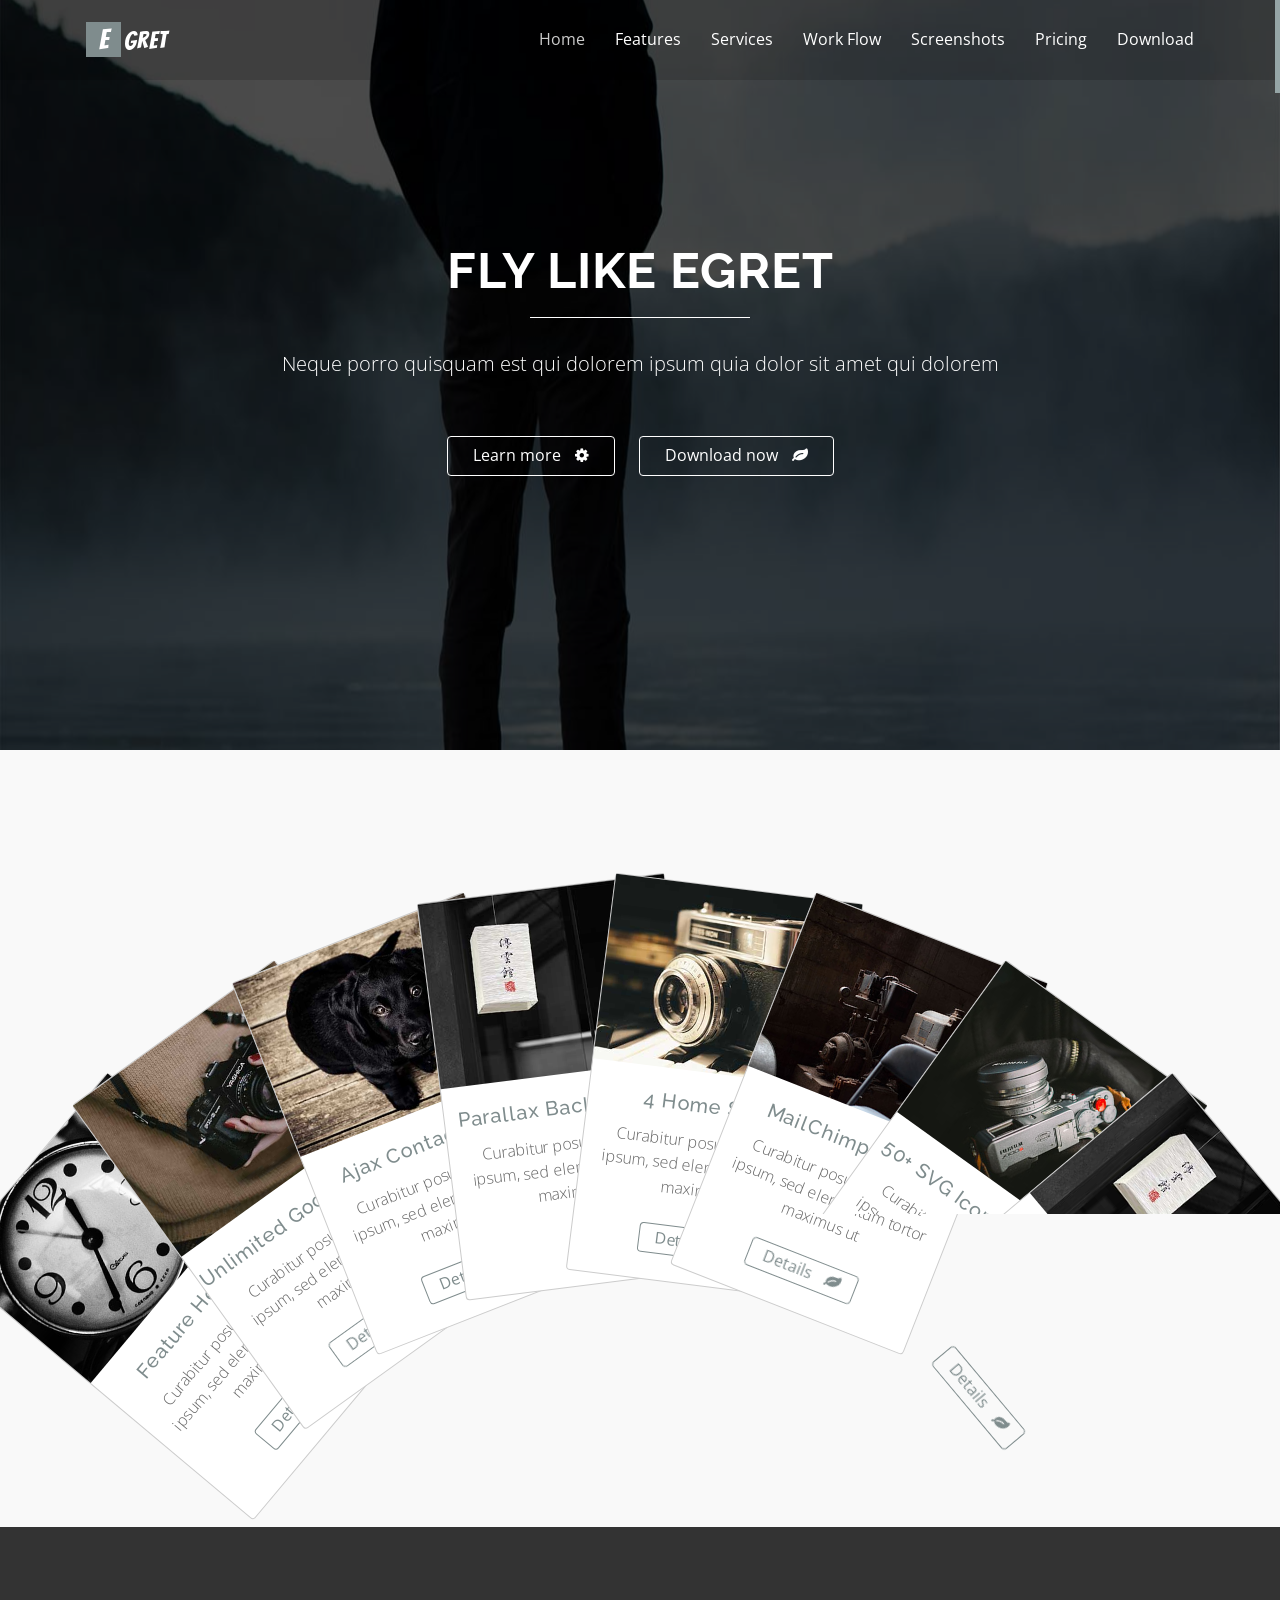
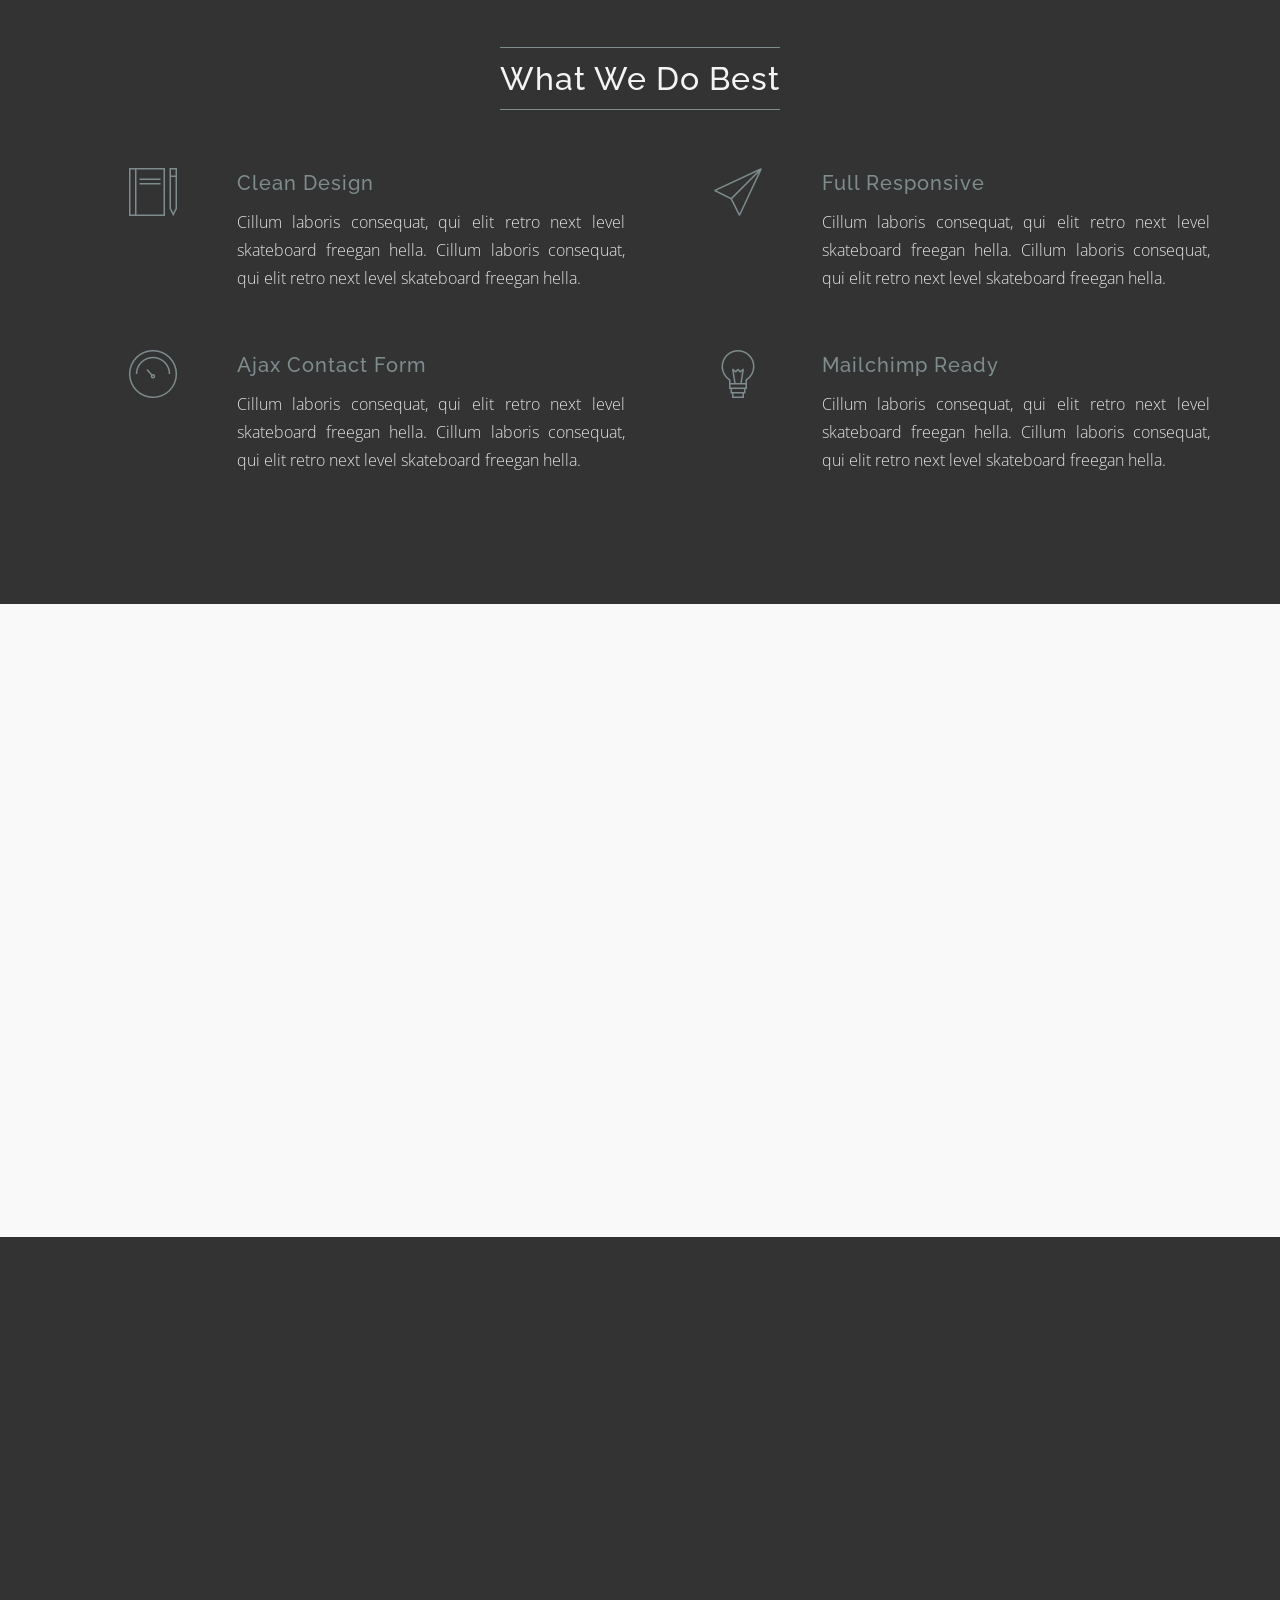
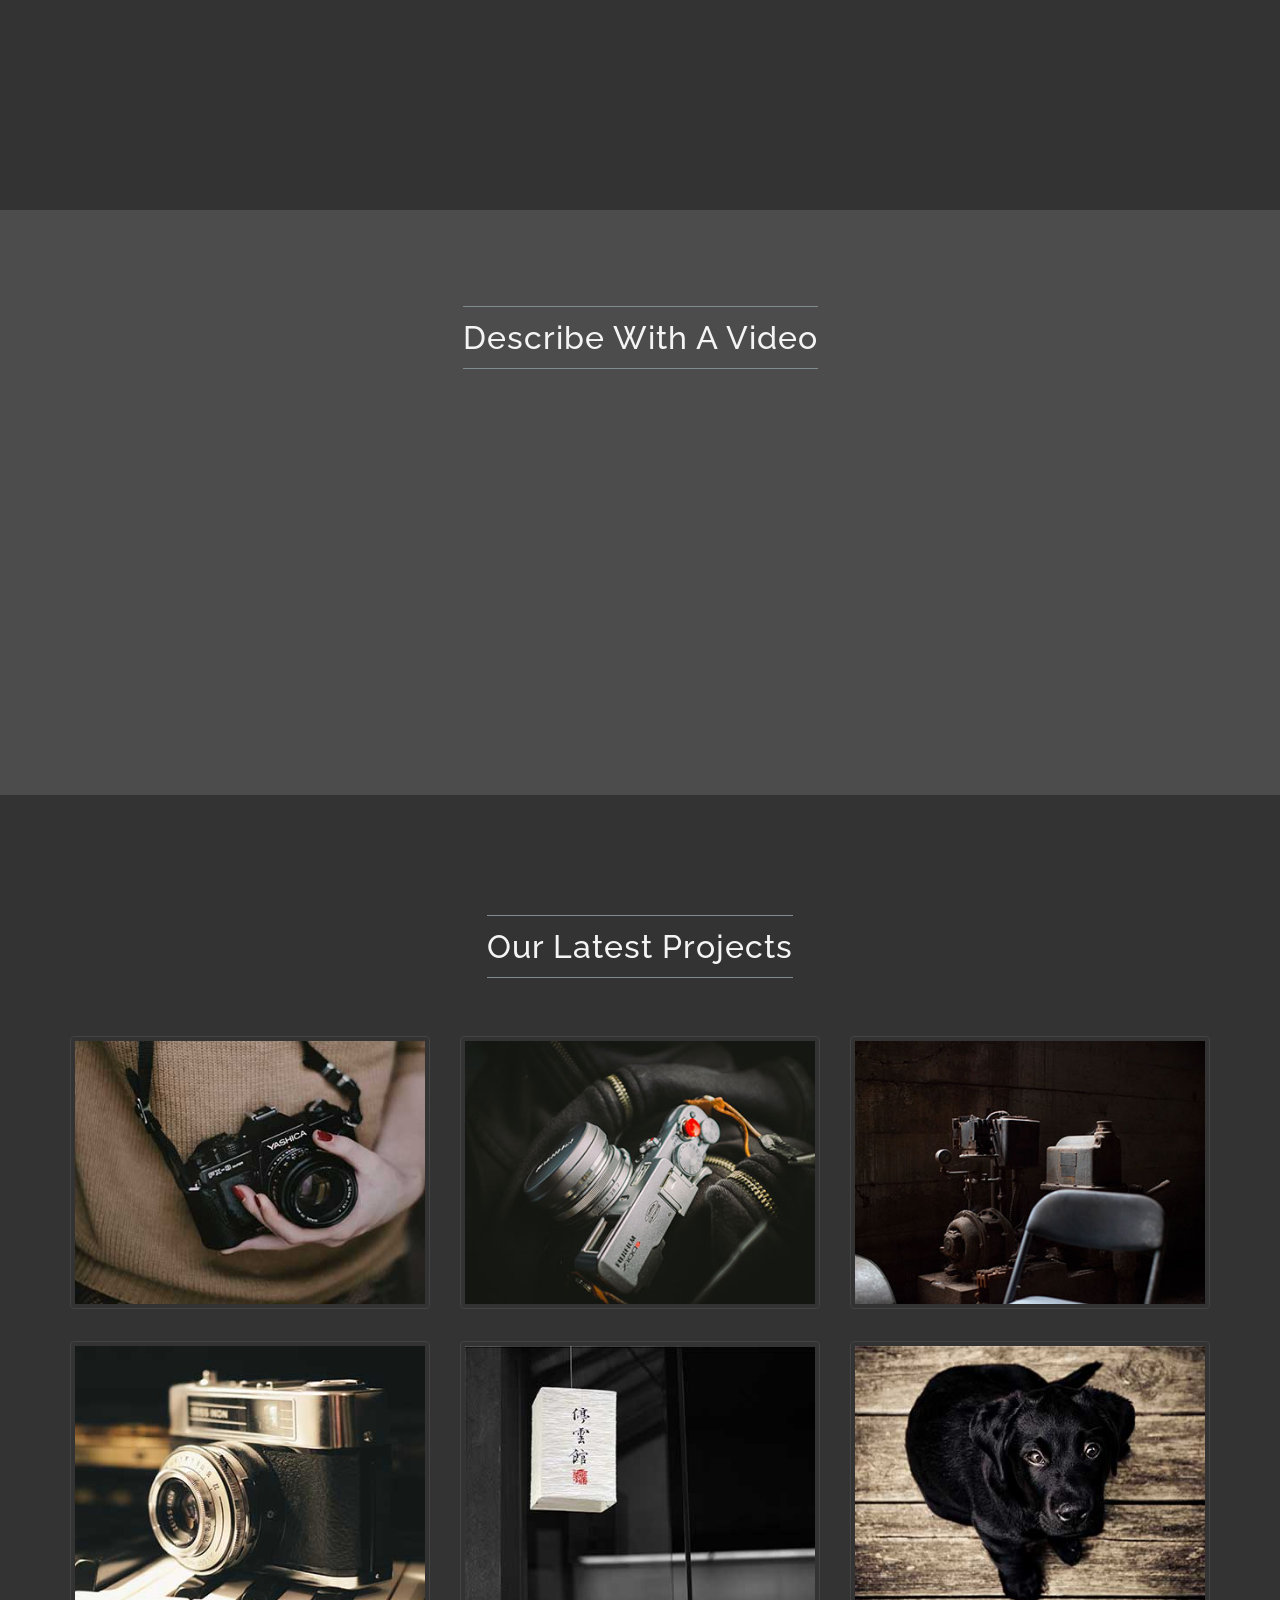
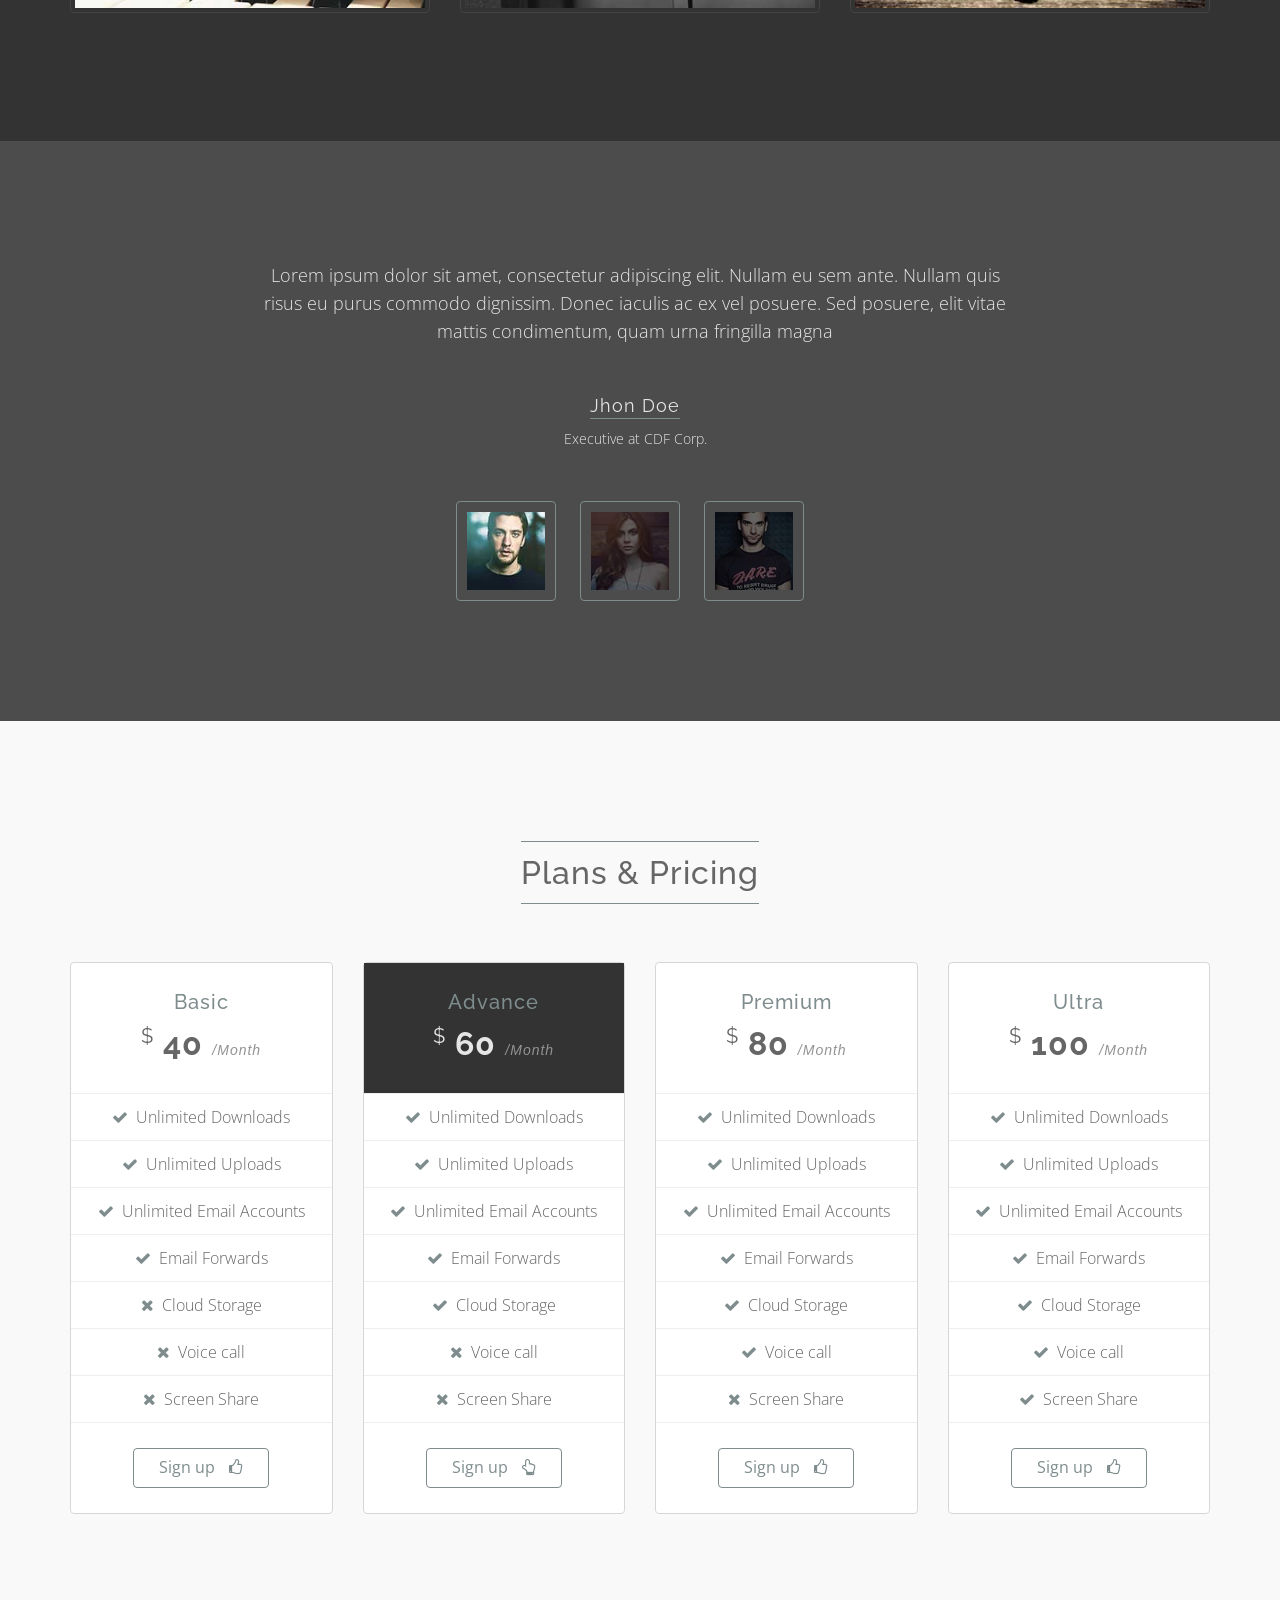
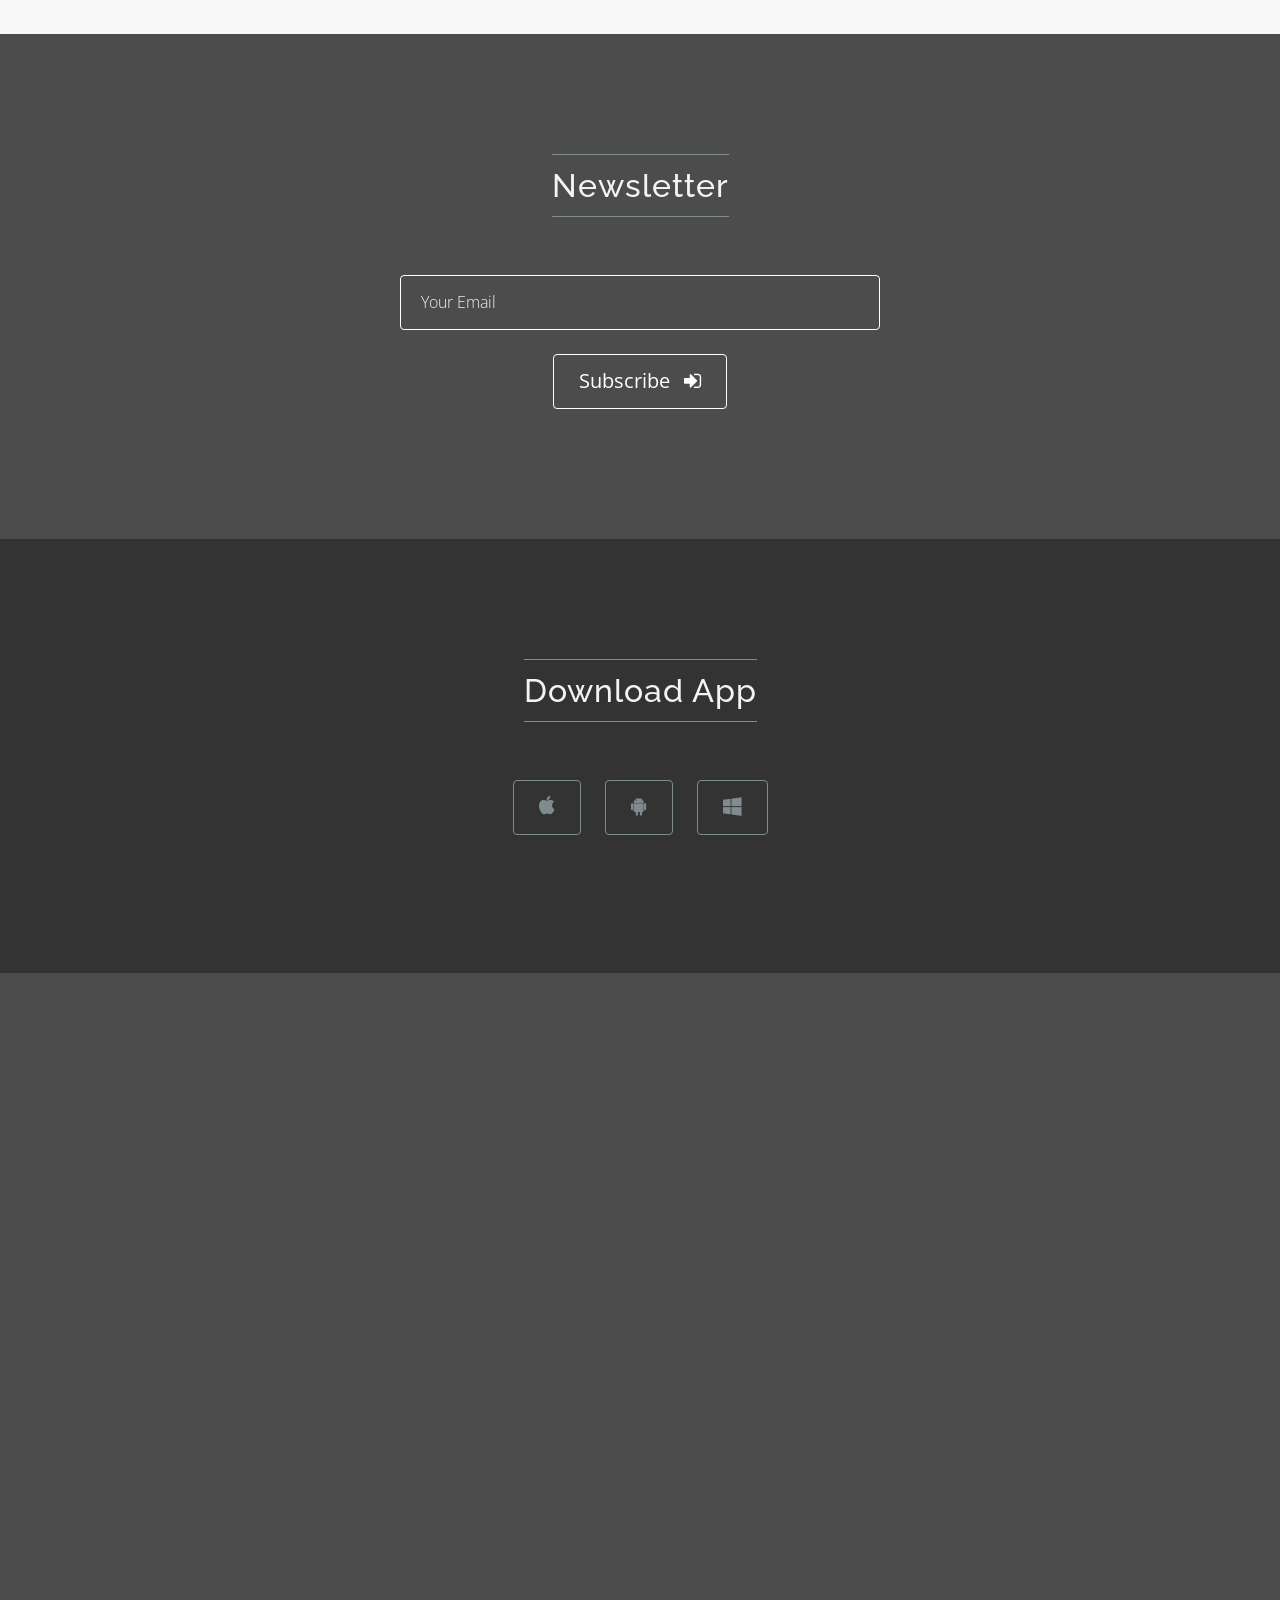
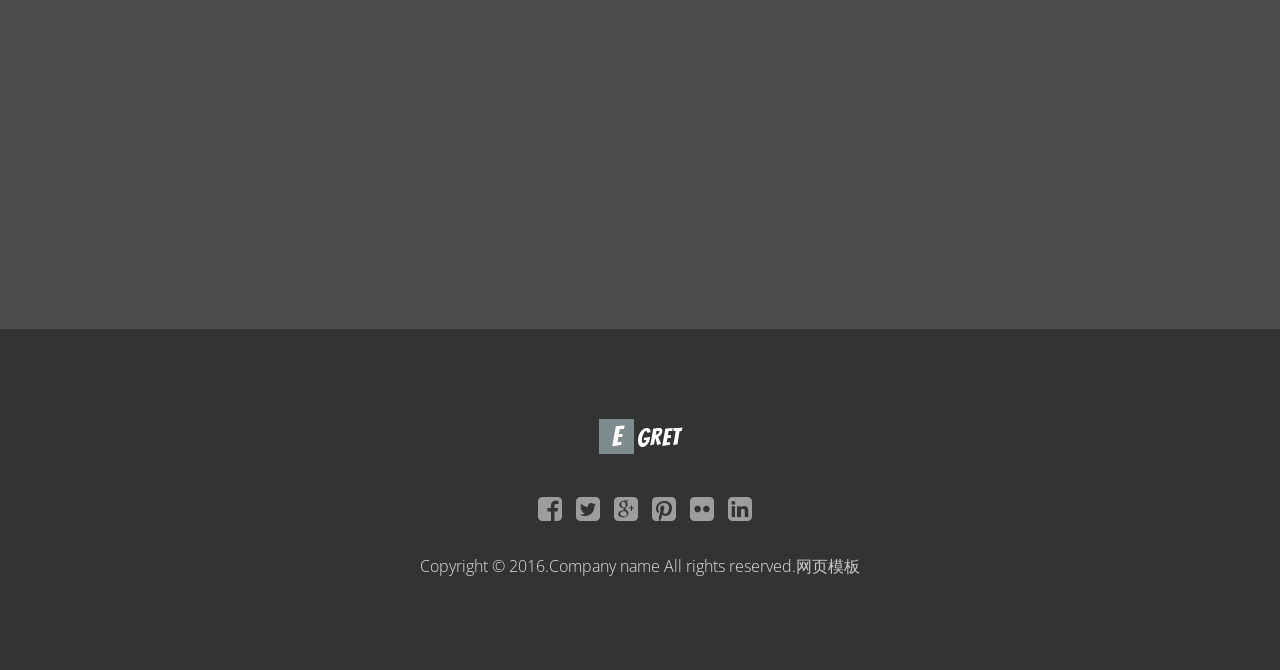
==== webServer/web/index.html @ 5b7bcc7d "第一个较为完善的版本" ====
<!DOCTYPE HTML>
<html lang="en-US">
<head>
<title>Home</title>
<link rel="shortcut icon" href="/hust.ico" type="image/x-icon" />
<meta charset="utf-8">
<meta name="viewport" content="width=device-width, initial-scale=1.0">
<link rel="stylesheet" href="css/bootstrap.css" />
<link rel="stylesheet" href="css/font-awesome.min.css" />
<link rel="stylesheet" href="css/linea-icon.css" />
<link rel="stylesheet" href="css/fancy-buttons.css" />

<!--=== Google Fonts ===-->
<link href='http://fonts.googleapis.com/css?family=Bangers' rel='stylesheet' type='text/css'>
<link href='http://fonts.googleapis.com/css?family=Roboto+Slab:300,700,400' rel='stylesheet' type='text/css'>
<link href='http://fonts.googleapis.com/css?family=Raleway:600,400,300' rel='stylesheet' type='text/css'>
<link href='http://fonts.googleapis.com/css?family=Open+Sans:400,300,600,700' rel='stylesheet' type='text/css'>
<!--=== Other CSS files ===-->
<link rel="stylesheet" href="css/animate.css" />
<link rel="stylesheet" href="css/jquery.vegas.css" />
<link rel="stylesheet" href="css/baraja.css" />
<link rel="stylesheet" href="css/jquery.bxslider.css" />

<!--=== Main Stylesheets ===-->
<link rel="stylesheet" href="css/style.css" />
<link rel="stylesheet" href="css/responsive.css" />

<!--=== Color Scheme, three colors are available red.css, orange.css and gray.css ===-->
<link rel="stylesheet" id="scheme-source" href="css/schemes/gray.css" />

<!--=== Internet explorer fix ===-->
<!-- [if lt IE 9]>
	<script src="http://oss.maxcdn.com/libs/html5shiv/3.7.0/html5shiv.js"></script>
	<script src="http://oss.maxcdn.com/libs/respond.js/1.4.2/respond.min.js"></script>
<![endif] -->


</head>
<body>
<!--=== Preloader section starts ===-->
<section id="preloader">
	<div class="loading-circle fa-spin"></div>
</section>
<!--=== Preloader section Ends ===-->

<!--=== Header section Starts ===-->
<div id="header" class="header-section">
	<!-- sticky-bar Starts-->
	<div class="sticky-bar-wrap">
		<div class="sticky-section">
			<div id="topbar-hold" class="nav-hold container">
				<nav class="navbar" role="navigation">
					<div class="navbar-header">
						<button type="button" class="navbar-toggle collapsed" data-toggle="collapse" data-target=".navbar-responsive-collapse">
								<span class="sr-only">Toggle navigation</span>
								<span class="icon-bar"></span>
								<span class="icon-bar"></span>
								<span class="icon-bar"></span>
						</button>
						<!--=== Site Name ===-->
						<a class="site-name navbar-brand" href="#"><span>E</span>gret</a>
					</div>
					
					<!-- Main Navigation menu Starts -->
					<div class="collapse navbar-collapse navbar-responsive-collapse">
						<ul class="nav navbar-nav navbar-right">
							<li class="current"><a href="#header">Home</a></li>
							<li><a href="#section-feature">Features</a></li>
							<li><a href="#section-services">Services</a></li>
							<li><a href="#step-1">Work Flow</a></li>
							<li><a href="#section-screenshots">Screenshots</a></li>
							<li><a href="#section-pricing">Pricing</a></li>
							<li><a href="#section-download">Download</a></li>
						</ul>
					</div>
					<!-- Main Navigation menu ends-->
				</nav>
			</div>
		</div>
	</div>
	<!-- sticky-bar Ends-->
	<!--=== Header section Ends ===-->
	
	<!--=== Home Section Starts ===-->
	<div id="section-home" class="home-section-wrap center">
		<div class="section-overlay"></div>
		<div class="container home">
			<div class="row">
				<h1 class="well-come">Fly like Egret</h1>
				
				<div class="col-md-8 col-md-offset-2">
					<p class="intro-message">Neque porro quisquam est qui dolorem ipsum quia dolor sit amet qui dolorem</p>
					
					<div class="home-buttons">
						<a href="#" class="fancy-button button-line button-white vertical">
							Learn more
							<span class="icon">
								<i class="fa fa-gear"></i>
							</span>
						</a>
						<a href="#" class="fancy-button button-line button-white zoom">
							Download now
							<span class="icon">
								<i class="fa fa-leaf"></i>
							</span>
						</a>
					</div>
				</div>
			</div>
		</div>
	</div>
	<!--=== Home Section Ends ===-->
</div>


<!--=== Features section Starts ===-->
<section id="section-feature" class="feature-wrap">
	<div class="container features center">
		<div class="row">
			<div class="col-lg-12">
					<!--Features container Starts -->
					<ul id="card-ul" class="features-hold baraja-container">
					
						<!-- Single Feature Starts -->
						<li class="single-feature" title="Card style">
							<img src="images/5.jpg" alt="" class="feature-image" /><!-- Feature Icon -->
							<h4 class="feature-title color-scheme">Card style</h4>
							<p class="feature-text">
								Curabitur posuere feugiat ipsum, sed elementum tortor maximus ut.
							</p>
							
								<a href="#" class="fancy-button button-line btn-col small vertical">
									Details
									<span class="icon">
										<i class="fa fa-leaf"></i>
									</span>
								</a>
							
						</li>
						<!-- Single Feature Ends -->
						
						<!-- Single Feature Starts -->
						<li class="single-feature" title="50+ SVG Icon included">
							<img src="images/2.jpg" alt="" class="feature-image" /><!-- Feature Icon -->
							<h4 class="feature-title color-scheme">50+ SVG Icon included</h4>
							<p class="feature-text">
								Curabitur posuere feugiat ipsum, sed elementum tortor maximus ut
							</p>
							<a href="#" class="fancy-button button-line btn-col small zoom">
								Details
								<span class="icon">
									<i class="fa fa-leaf"></i>
								</span>
							</a>
						</li>
						<!-- Single Feature Ends -->
						
						<!-- Single Feature Starts -->
						<li class="single-feature" title="MailChimp Ready">
							<img src="images/3.jpg" alt="" class="feature-image" /><!-- Feature Icon -->
							<h4 class="feature-title color-scheme">MailChimp Ready</h4>
							<p class="feature-text">
								Curabitur posuere feugiat ipsum, sed elementum tortor maximus ut
							</p>
							<a href="#" class="fancy-button button-line btn-col small zoom">
								Details
								<span class="icon">
									<i class="fa fa-leaf"></i>
								</span>
							</a>
						</li>
						<!-- Single Feature Ends -->
						
						<!-- Single Feature Starts -->
						<li class="single-feature" title="4 home style">
							<img src="images/4.jpg" alt="" class="feature-image" /><!-- Feature Icon -->
							<h4 class="feature-title color-scheme">4 home style</h4>
							<p class="feature-text">
								Curabitur posuere feugiat ipsum, sed elementum tortor maximus ut
							</p>
							<a href="#" class="fancy-button button-line btn-col small zoom">
								Details
								<span class="icon">
									<i class="fa fa-leaf"></i>
								</span>
							</a>
						</li>
						<!-- Single Feature Ends -->
						
						<!-- Single Feature Starts -->
						<li class="single-feature" title="Parallax Backgrounds">
							<img src="images/5.jpg" alt="" class="feature-image" /><!-- Feature Icon -->
							<h4 class="feature-title color-scheme">Parallax Backgrounds</h4>
							<p class="feature-text">
								Curabitur posuere feugiat ipsum, sed elementum tortor maximus ut
							</p>
							<a href="#" class="fancy-button button-line btn-col small zoom">
								Details
								<span class="icon">
									<i class="fa fa-leaf"></i>
								</span>
							</a>
						</li>
						<!-- Single Feature Ends -->
						
						<!-- Single Feature Starts -->
						<li class="single-feature" title="Ajax contact form">
							<img src="images/6.jpg" alt="" class="feature-image" /><!-- Feature Icon -->
							<h4 class="feature-title color-scheme">Ajax contact form</h4>
							<p class="feature-text">
								Curabitur posuere feugiat ipsum, sed elementum tortor maximus ut
							</p>
							<a href="#" class="fancy-button button-line btn-col small zoom">
								Details
								<span class="icon">
									<i class="fa fa-leaf"></i>
								</span>
							</a>
						</li>
						<!-- Single Feature Ends -->
						
						<!-- Single Feature Starts -->
						<li class="single-feature" title="unlimited Google fonts">
							<img src="images/7.jpg" alt="" class="feature-image" /><!-- Feature Icon -->
							<h4 class="feature-title color-scheme">unlimited Google fonts</h4>
							<p class="feature-text">
								Curabitur posuere feugiat ipsum, sed elementum tortor maximus ut
							</p>
							<a href="#" class="fancy-button button-line btn-col small zoom">
								Details
								<span class="icon">
									<i class="fa fa-leaf"></i>
								</span>
							</a>
						</li>
						<!-- Single Feature Ends -->
						
						<!-- Single Feature Starts -->
						<li class="single-feature" title="Feature heading">
							<img src="images/8.jpg" alt="" class="feature-image" /><!-- Feature Icon -->
							<h4 class="feature-title color-scheme">Feature heading</h4>
							<p class="feature-text">
								Curabitur posuere feugiat ipsum, sed elementum tortor maximus ut
							</p>
							<a href="#" class="fancy-button button-line btn-col small zoom">
								Details
								<span class="icon">
									<i class="fa fa-leaf"></i>
								</span>
							</a>
						</li>
						<!-- Single Feature Ends -->
					</ul>
					<!--Features container Ends -->
					
					<!-- Features Controls Starts -->
					<div class="features-control relative">
						<button class="control-icon fancy-button button-line no-text btn-col bell" id="feature-prev" title="Previous" >
							<span class="icon">
								<i class="fa fa-arrow-left"></i>
							</span>
						</button>
						<button class="control-icon fancy-button button-line no-text btn-col zoom" id="feature-expand" title="Expand" >
							<span class="icon">
								<i class="fa fa-expand"></i>
							</span>
						</button>
						<button class="control-icon fancy-button button-line no-text btn-col zoom" id="feature-close" title="Collapse" >
							<span class="icon">
								<i class="fa fa-compress"></i>
							</span>
						</button>
						<button class="control-icon fancy-button button-line no-text btn-col bell" id="feature-next" title="Next" >
							<span class="icon">
								<i class="fa fa-arrow-right"></i>
							</span>
						</button>
					</div>
					<!-- Features Controls Ends -->
			</div>
		</div>
	</div>
</section>
<!--=== Features section Ends ===-->

<!--=== Services section Starts ===-->
<section id="section-services" class="services-wrap">
	<div class="container services">
		<div class="row">
		
			<div class="col-md-10 col-md-offset-1 center section-title">
				<h3>What we do best</h3>
			</div>
		
			<!-- Single Service Starts -->
			<div class="col-md-6 col-sm-6 service animated" data-animation="fadeInLeft" data-animation-delay="700">
				<span class="service-icon center"><i class="icon icon-basic-book-pencil fa-3x"></i></span>
				<div class="service-desc">
					<h4 class="service-title color-scheme">Clean Design</h4>
					<p class="service-description justify">
						Cillum laboris consequat, qui elit retro next level skateboard freegan hella.
						Cillum laboris consequat, qui elit retro next level skateboard freegan hella.
					</p>
				</div>
			</div>
			<!-- Single Service Ends -->
			
			<!-- Single Service Starts -->
			<div class="col-md-6 col-sm-6 service animated" data-animation="fadeInUp" data-animation-delay="700">
				<span class="service-icon center"><i class="icon icon-basic-paperplane fa-3x"></i></span>
				<div class="service-desc">
					<h4 class="service-title color-scheme">Full responsive</h4>
					<p class="service-description justify">
						Cillum laboris consequat, qui elit retro next level skateboard freegan hella.
						Cillum laboris consequat, qui elit retro next level skateboard freegan hella.
					</p>
				</div>
			</div>
			<!-- Single Service ends -->
			
			<!-- Single Service Starts -->
			<div class="col-md-6 col-sm-6 service animated" data-animation="fadeInRight" data-animation-delay="700">
				<span class="service-icon center"><i class="icon icon-basic-accelerator fa-3x"></i></span>
				<div class="service-desc">
					<h4 class="service-title color-scheme">Ajax contact form</h4>
					<p class="service-description justify">
						Cillum laboris consequat, qui elit retro next level skateboard freegan hella.
						Cillum laboris consequat, qui elit retro next level skateboard freegan hella.
					</p>
				</div>
			</div>
			<!-- Single Service Ends -->
			
			<!-- Single Service Starts -->
			<div class="col-md-6 col-sm-6 service animated" data-animation="fadeInUp" data-animation-delay="700">
				<span class="service-icon center"><i class="icon icon-basic-lightbulb fa-3x"></i></span>
				<div class="service-desc">
					<h4 class="service-title color-scheme">Mailchimp ready</h4>
					<p class="service-description justify">
						Cillum laboris consequat, qui elit retro next level skateboard freegan hella.
						Cillum laboris consequat, qui elit retro next level skateboard freegan hella.
					</p>
				</div>
			</div>
			<!-- Single Service Ends -->
		</div>
	</div>
</section>
<!--=== Services section Ends ===-->

<!--=== Step-1 section Starts ===-->
<section id="step-1" class="section-step step-wrap">
	<div class="container step animated" data-animation="bounceInLeft" data-animation-delay="700">
		<div class="row">
			<!-- Step Description Starts -->
			<div class="col-md-8 step-desc">
				<div class="col-md-2 center">
					<div class="step-no">
						<span class="no-inner">1</span>
					</div>
				</div>
				
				<div class="col-md-10 step-details">
						<h3 class="step-title color-scheme">Work flow title here</h3>
						<p class="step-description">Cillum laboris <strong>consequat</strong>, qui elit retro next level 
						skateboard freegan hella. Cillum laboris consequat qui elit retro next level 
						skateboard freegan hella. Cillum laboris consequat skateboard freegan hella</p>
						
						<ul class="sub-steps"> <!-- Sub steps here -->
							<li>
								<span class="icon fa fa-comments color-scheme"></span>
								<span class="sub-text">skateboard freegan hella. Cillum laboris consequat qui elit</span>
							</li>
							<li>
								<span class="icon fa fa-pencil-square-o color-scheme"></span>
								<span class="sub-text">Documenting collected data</span>
							</li>
						</ul>
				</div> <!-- End step-details -->
			</div>
			<!-- Step Description Ends -->
			<div class="col-md-4 step-img">
				<img src="images/note.png" alt="" /> <!-- Step Photo Here -->
			</div>
		</div>
	</div>
</section>
<!--=== Step-1 section Ends ===-->

<!--=== Step-2 section Starts ===-->
<section id="step-2" class="section-step step-even step-wrap">
	<div class="container step animated" data-animation="bounceInRight" data-animation-delay="700">
		<div class="row">
			<!-- Step Description Starts -->
			<div class="col-md-8 step-desc">
				<div class="col-md-2 center">
					<div class="step-no">
						<span class="no-inner">2</span>
					</div>
				</div>
				
				<div class="col-md-10 step-details">
						<h3 class="step-title color-scheme">Work flow title here</h3>
						<p class="step-description">Cillum laboris <strong>consequat</strong>, qui elit retro next level 
						skateboard freegan hella. Cillum laboris consequat qui elit retro next level 
						skateboard freegan hella. Cillum laboris consequat skateboard freegan hella</p>
						
						<ul class="sub-steps"> <!-- Sub steps here -->
							<li>
								<span class="icon fa fa-comments color-scheme"></span>
								<span class="sub-text">skateboard freegan hella. Cillum laboris consequat qui elit</span>
							</li>
							<li>
								<span class="icon fa fa-pencil-square-o color-scheme"></span>
								<span class="sub-text">Documenting collected data</span>
							</li>
							
						</ul>
				</div><!-- End step-details -->
			</div>
			<!-- Step Description Ends -->
			<div class="col-md-4 step-img">
				<img src="images/desk.png" alt="" /> <!-- Step Photo Here -->
			</div>
		</div>
	</div>
</section>
<!--=== Step-2 section Ends ===-->

<!--=== Video section Starts ===-->
<section id="section-video" class="section-video-wrap">
	<div class="section-overlay"></div>
	<div class="container big-video center animated" data-animation="fadeInLeft" data-animation-delay="700">
		<div class="row">
			<div class="col-md-12 section-title">
				<h3>Describe with a video</h3>
			</div>
			<div class="col-md-10 col-md-offset-1 video-content">
				<iframe src="" width="400" height="240"></iframe>
			</div>
		</div>
	</div>
</section>
<!--=== Video section Ends ===-->

<!--=== ScreenShots section Starts ===-->
<section id="section-screenshots" class="screenshots-wrap">
	<div class="container screenshots animated" data-animation="fadeInUp" data-animation-delay="1000">
		<div class="row porfolio-container">
			<div class="col-md-10 col-md-offset-1 center section-title">
				<h3>Our Latest Projects</h3>
			</div>
			<!-- Single screenshot starts -->
			<div class="col-md-4 col-sm-4 col-xs-6">
				<div class="screenshot">
					<div class="photo-box">
						<img src="images/7.jpg" alt="" />
						<div class="photo-overlay">
							<h4>Wordpress theme</h4>
						</div>
						<span class="photo-zoom">
							<a href="single-project.html" class="view-project"><i class="fa fa-search-plus fa-2x"></i></a>
						</span>
					</div>
				</div>
			</div>
			<!-- Single screenshot ends -->
			
			<!-- Single screenshot starts -->
			<div class="col-md-4 col-sm-4 col-xs-6">
				<div class="screenshot">
					<div class="photo-box">
						<img src="images/2.jpg" alt="" />
						<div class="photo-overlay">
							<h4>User Interface design</h4>
						</div>
						<span class="photo-zoom">
							<a href="single-project-2.html" class="view-project"><i class="fa fa-search-plus fa-2x"></i></a>
						</span>
					</div>
					
				</div>
			</div>
			<!-- Single screenshot ends -->
			
			<!-- Single screenshot starts -->
			<div class="col-md-4 col-sm-4 col-xs-6">
				<div class="screenshot">
					<div class="photo-box">
						<img src="images/3.jpg" alt="" />
						<div class="photo-overlay">
							<h4>PSD template design</h4>
						</div>
						<span class="photo-zoom">
							<a href="single-project.html" class="view-project"><i class="fa fa-search-plus fa-2x"></i></a>
						</span>
					</div>
					
				</div>
			</div>
			<!-- Single screenshot ends -->
			
			<!-- Single screenshot starts -->
			<div class="col-md-4 col-sm-4 col-xs-6">
				<div class="screenshot">
					<div class="photo-box">
						<img src="images/4.jpg" alt="" />
						<div class="photo-overlay">
							<h4>User Experience design</h4>
						</div>
						<span class="photo-zoom">
							<a href="single-project-2.html" class="view-project"><i class="fa fa-search-plus fa-2x"></i></a>
						</span>
					</div>
					
				</div>
			</div>
			<!-- Single screenshot ends -->
			
			<!-- Single screenshot starts -->
			<div class="col-md-4 col-sm-4 col-xs-6">
				<div class="screenshot">
					<div class="photo-box">
						<img src="images/5.jpg" alt="" />
						<div class="photo-overlay">
							<h4>Page builder plugin</h4>
						</div>
						<span class="photo-zoom">
							<a href="single-project.html" class="view-project"><i class="fa fa-search-plus fa-2x"></i></a>
						</span>
					</div>
					
				</div>
			</div>
			<!-- Single screenshot ends -->
			
			<!-- Single screenshot starts -->
			<div class="col-md-4 col-sm-4 col-xs-6">
				<div class="screenshot">
					<div class="photo-box">
						<img src="images/6.jpg" alt="" />
						<div class="photo-overlay">
							<h4>Corporate website</h4>
						</div>
						<span class="photo-zoom">
							<a href="single-project-2.html" class="view-project"><i class="fa fa-search-plus fa-2x"></i></a>
						</span>
					</div>
					
				</div>
			</div>
			<!-- Single screenshot ends -->
			
		</div>
		
		<div id="portfolio-loader" class="center">
			<div class="loading-circle fa-spin"></div>
		</div> <!--=== Portfolio loader ===-->
		
		<div id="portfolio-load"></div><!--=== ajax content will be loaded here ===-->
		
		<div class="col-md-12 center back-button">
			<a class="backToProject fancy-button button-line bell btn-col" href="#">
				Back
				<span class="icon">
					<i class="fa fa-arrow-left"></i>
				</span>
			</a>
		</div><!--=== Single portfolio back button ===-->
	</div>
</section>
<!--=== ScreenShots section Ends ===-->

<!--=== Testimonials section Starts ===-->
<section id="section-testimonials" class="testimonials-wrap">
	<div class="section-overlay"></div>
	<div class="container testimonials center animated" data-animation="rollIn" data-animation-delay="500">
		<div class="row">
			<div class="col-md-8 col-md-offset-2">
				<div class="testimonial-slider">
					<!-- Single Testimonial Starts -->
					<div class="testimonial">
						<p class="comment">
							Lorem ipsum dolor sit amet, consectetur adipiscing elit. Nullam eu sem ante. Nullam quis risus eu 
							purus commodo dignissim. Donec iaculis ac ex vel posuere. Sed posuere, elit vitae mattis condimentum, 
							quam urna fringilla magna
						</p>
						
						<h5 class="happy-client">Jhon Doe</h5>
						<span class="client-info">Executive at CDF Corp.</span>
					</div>
					<!-- Single Testimonial Ends -->
					
					<!-- Single Testimonial Starts -->
					<div class="testimonial">
						<p class="comment">
							Dolor sit amet, consectetur adipiscing elit. Nullam eu sem ante. Nullam quis risus eu 
							purus commodo dignissim. Donec iaculis ac ex vel posuere. Sed posuere, elit vitae mattis condimentum, 
							quam urna fringilla magna
						</p>
						
						<h5 class="happy-client">JB Jeniffer</h5>
						<span class="client-info">Developer at TTF Corp.</span>
					</div>
					<!-- Single Testimonial Ends -->
					
					<!-- Single Testimonial Starts -->
					<div class="testimonial">
						<p class="comment">
							Consectetur adipiscing elit. Nullam eu sem ante. Nullam quis risus eu 
							purus commodo dignissim. Donec iaculis ac ex vel posuere. Sed posuere, elit vitae mattis condimentum, 
							quam urna fringilla magna
						</p>
						
						<h5 class="happy-client">Chan Jhin</h5>
						<span class="client-info">CEO of MutiNaTakio.</span>
					</div>
					<!-- Single Testimonial Ends -->
				</div>
				<div id="bx-pager" class="client-photos">
					<a data-slide-index="0" href="" class="photo-hold">
						<span class="photo-bg">
							<img src="images/client_1.jpg" alt="" /> <!-- Client photo 1 -->
						</span>
					</a>
					<a data-slide-index="1" href="" class="photo-hold">
						<span class="photo-bg">
							<img src="images/client_2.jpg" alt="" /> <!-- Client photo 2 -->
						</span>
					</a>
					<a data-slide-index="2" href="" class="photo-hold">
						<span class="photo-bg">
							<img src="images/client_3.jpg" alt="" /> <!-- Client photo 3 -->
						</span>
					</a>
				</div>
			</div>
		</div>
	</div>
</section>
<!--=== Testimonials section Ends ===-->


<!--=== Pricing section Starts ===-->
<section id="section-pricing" class="pricing-wrap">
	<div class="container pricing">
		<div class="row">
			<div class="col-md-10 col-md-offset-1 center section-title">
				<h3>Plans & pricing</h3>
			</div>
			<!-- Single Price Starts -->
			<div class="col-md-3 col-sm-6 single-pricing-wrap center animated" data-animation="bounceInLeft" data-animation-delay="500">
				<div class="single-pricing">
				
					<div class="pricing-head">
						<h4 class="pricing-heading color-scheme">Basic</h4>
						<div class="price">
							<h3>
								<span class="dollar">$</span>
								40
								<span class="month">/month</span>
							</h3>
						</div>
					</div>
					
					<ul class="package-features">
						<li><span class="color-scheme fa fa-check"></span>Unlimited Downloads</li>
						<li><span class="color-scheme fa fa-check"></span>Unlimited Uploads</li>
						<li><span class="color-scheme fa fa-check"></span>Unlimited Email Accounts</li>
						<li><span class="color-scheme fa fa-check"></span>Email Forwards</li>
						<li><span class="color-scheme fa fa-close"></span>Cloud Storage</li>
						<li><span class="color-scheme fa fa-close"></span>Voice call</li>
						<li><span class="color-scheme fa fa-close"></span>Screen Share</li>
					</ul>
					<div class="sign-up">
						<a href="#" class="fancy-button button-line btn-col zoom">
							Sign up
							<span class="icon">
								<i class="fa fa-thumbs-o-up"></i>
							</span>
						</a>
					</div>
				</div>
			</div>
			<!-- Single Price Ends -->
			
			
			<!-- Single Price Starts -->
			<div class="col-md-3 col-sm-6 single-pricing-wrap center animated" data-animation="bounceInLeft" data-animation-delay="700">
				<div class="single-pricing best-pricing"> <!-- this is best-pricing -->
				
					<div class="pricing-head">
						<h4 class="pricing-heading color-scheme">Advance</h4>
						<div class="price">
							<h3>
								<span class="dollar">$</span>
								60
								<span class="month">/month</span>
							</h3>
						</div>
					</div>
					
					<ul class="package-features">
						<li><span class="color-scheme fa fa-check"></span>Unlimited Downloads</li>
						<li><span class="color-scheme fa fa-check"></span>Unlimited Uploads</li>
						<li><span class="color-scheme fa fa-check"></span>Unlimited Email Accounts</li>
						<li><span class="color-scheme fa fa-check"></span>Email Forwards</li>
						<li><span class="color-scheme fa fa-check"></span>Cloud Storage</li>
						<li><span class="color-scheme fa fa-close"></span>Voice call</li>
						<li><span class="color-scheme fa fa-close"></span>Screen Share</li>
					</ul>
					<div class="sign-up">
						<a href="#" class="fancy-button button-line btn-col vertical">
							Sign up
							<span class="icon">
								<i class="fa fa-hand-o-up"></i>
							</span>
						</a>
					</div>
				</div>
			</div>
			<!-- Single Price Ends -->
			
			<!-- Single Price Starts -->
			<div class="col-md-3 col-sm-6 single-pricing-wrap center animated" data-animation="bounceInLeft" data-animation-delay="900">
				<div class="single-pricing">
				
					<div class="pricing-head">
						<h4 class="pricing-heading color-scheme">Premium</h4>
						<div class="price">
							<h3>
								<span class="dollar">$</span>
								80
								<span class="month">/month</span>
							</h3>
						</div>
					</div>
					
					<ul class="package-features">
						<li><span class="color-scheme fa fa-check"></span>Unlimited Downloads</li>
						<li><span class="color-scheme fa fa-check"></span>Unlimited Uploads</li>
						<li><span class="color-scheme fa fa-check"></span>Unlimited Email Accounts</li>
						<li><span class="color-scheme fa fa-check"></span>Email Forwards</li>
						<li><span class="color-scheme fa fa-check"></span>Cloud Storage</li>
						<li><span class="color-scheme fa fa-check"></span>Voice call</li>
						<li><span class="color-scheme fa fa-close"></span>Screen Share</li>
					</ul>
					<div class="sign-up">
						<a href="#" class="fancy-button button-line btn-col rotate">
							Sign up
							<span class="icon">
								<i class="fa fa-thumbs-o-up"></i>
							</span>
						</a>
					</div>
				</div>
			</div>
			<!-- Single Price Ends -->
			
			<!-- Single Price Starts -->
			<div class="col-md-3 col-sm-6 single-pricing-wrap center animated" data-animation="bounceInLeft" data-animation-delay="1100">
				<div class="single-pricing">
				
					<div class="pricing-head">
						<h4 class="pricing-heading color-scheme">Ultra</h4>
						<div class="price">
							<h3>
								<span class="dollar">$</span>
								100
								<span class="month">/month</span>
							</h3>
						</div>
					</div>
					
					<ul class="package-features">
						<li><span class="color-scheme fa fa-check"></span>Unlimited Downloads</li>
						<li><span class="color-scheme fa fa-check"></span>Unlimited Uploads</li>
						<li><span class="color-scheme fa fa-check"></span>Unlimited Email Accounts</li>
						<li><span class="color-scheme fa fa-check"></span>Email Forwards</li>
						<li><span class="color-scheme fa fa-check"></span>Cloud Storage</li>
						<li><span class="color-scheme fa fa-check"></span>Voice call</li>
						<li><span class="color-scheme fa fa-check"></span>Screen Share</li>
					</ul>
					<div class="sign-up">
						<a href="#" class="fancy-button button-line btn-col zoom">
							Sign up
							<span class="icon">
								<i class="fa fa-thumbs-o-up"></i>
							</span>
						</a>
					</div>
				</div>
			</div>
			<!-- Single Price Ends -->
			
		</div>
	</div>
</section>
<!--=== Pricing section Ends ===-->

<!--=== Subscribe section Starts ===-->
<section id="section-subscribe" class="subscribe-wrap">
	<div class="section-overlay"></div>
	<div class="container subscribe center">
		<div class="row">
			<div class="col-lg-12">
				<p class="subscription-success"></p>
				<p class="subscription-failed"></p>
				<div class="col-md-10 col-md-offset-1 center section-title">
					<h3>Newsletter</h3>
				</div>
				<form id="subscription-form">
					<input type="email" name="EMAIL" required="required" placeholder="Your Email" class="input-email" />
					<button type="submit" id="subscription-btn" class="fancy-button button-line button-white large zoom">
						Subscribe
						<span class="icon">
							<i class="fa fa-sign-in"></i>
						</span>
					</button>
				</form>
			</div>
		</div>
	</div>
</section>
<!--=== Subscribe section Ends ===-->


<!--=== Download section Starts ===-->
<section id="section-download" class="download-wrap">
	<div class="container download center">
		<div class="row">
			<div class="col-lg-12">
				<div class="col-md-10 col-md-offset-1 center section-title">
					<h3>Download app</h3>
				</div>
				<div class="download-buttons clearfix"> <!-- Download Buttons -->
					<a class="fancy-button button-line no-text btn-col large zoom" href="#" title="Download from App store">
						<span class="icon">
						<i class="fa fa-apple"></i>
						</span>
					</a>
					<a class="fancy-button button-line btn-col no-text large zoom" href="#" title="Download from App store">
						<span class="icon">
						<i class="fa fa-android"></i>
						</span>
					</a>
					<a class="fancy-button button-line btn-col no-text large zoom" href="#" title="Download from App store">
						<span class="icon">
						<i class="fa fa-windows"></i>
						</span>
					</a>
				</div>
			</div>
		</div>
	</div>
</section>
<!--=== Download section Ends ===-->


<!--=== Contact section Starts ===-->
<section id="section-contact" class="contact-wrap">
<div class="section-overlay"></div>
	<div class="container contact center animated" data-animation="flipInY" data-animation-delay="1000">
		<div class="row">
			<div class="col-md-8 col-md-offset-2">
				<div class="col-md-10 col-md-offset-1 center section-title">
					<h3>Leave a message</h3>
				</div>
				
				<div class="confirmation">
					<p><span class="fa fa-check"></span></p>
				</div>
				
				<form class="contact-form support-form">
					
					<div class="col-lg-12">
						<input id="name" class="input-field form-item field-name" type="text" required="required" name="contact-name" placeholder="Name" />

						<input id="email" class="input-field form-item field-email" type="email" required="required" name="contact-email" placeholder="Email" />

						<input id="subject" class="input-field form-item field-subject" type="text" required="required" name="contact-subject" placeholder="Subject" />
						<textarea id="message" class="textarea-field form-item field-message" rows="10" name="contact-message" placeholder="Message"></textarea>
					</div>
					<button type="submit" class="fancy-button button-line button-white large zoom subform">
						Send message
						<span class="icon">
							<i class="fa fa-paper-plane-o"></i>
						</span>
					</button>
				</form>
			</div>
		</div>
	</div>
</section>
<!--=== Contact section Ends ===-->

<!--=== Footer section Starts ===-->
<div id="section-footer" class="footer-wrap">
	<div class="container footer center">
		<div class="row">
			<div class="col-lg-12">
				<h4 class="footer-title"><!-- Footer Title -->
					<a class="site-name" href="#"><span>E</span>gret</a>
				</h4>
				
				<!-- Social Links -->
				<div class="social-icons">
					<ul>
						<li><a href="#"><i class="fa fa-facebook-square"></i></a></li>
						<li><a href="#"><i class="fa fa-twitter-square"></i></a></li>
						<li><a href="#"><i class="fa fa-google-plus-square"></i></a></li>
						<li><a href="#"><i class="fa fa-pinterest-square"></i></a></li>
						<li><a href="#"><i class="fa fa-flickr"></i></a></li>
						<li><a href="#"><i class="fa fa-linkedin-square"></i></a></li>
					</ul>
				</div>
				
				<p class="copyright">Copyright &copy; 2016.Company name All rights reserved.<a target="_blank" href="http://sc.chinaz.com/moban/">&#x7F51;&#x9875;&#x6A21;&#x677F;</a></p>
			</div>
		</div>
	</div>
</div>
<!--=== Footer section Ends ===-->

<!--==== Js files ====-->
<!--==== Essential files ====-->
<script type="text/javascript" src="js/jquery-1.11.1.min.js"></script>
<script type="text/javascript" src="js/bootstrap.min.js"></script>
<script type="text/javascript" src="js/bootstrapValidator.min.js"></script>
<script type="text/javascript" src="js/modernizr.js"></script>
<script type="text/javascript" src="js/jquery.easing.1.3.js"></script>

<!--==== Slider and Card style plugin ====-->
<script type="text/javascript" src="js/jquery.baraja.js"></script>
<script type="text/javascript" src="js/jquery.vegas.min.js"></script>
<script type="text/javascript" src="js/jquery.bxslider.min.js"></script>

<!--==== MailChimp Widget plugin ====-->
<script type="text/javascript" src="js/jquery.ajaxchimp.min.js"></script>

<!--==== Scroll and navigation plugins ====-->
<script type="text/javascript" src="js/jquery.nicescroll.min.js"></script>
<script type="text/javascript" src="js/jquery.nav.js"></script>
<script type="text/javascript" src="js/jquery.appear.js"></script>
<script type="text/javascript" src="js/jquery.fitvids.js"></script>

<!--==== Custom Script files ====-->
<script type="text/javascript" src="js/custom.js"></script>

</body>
</html>
---- webServer/web/css/linea-icon.css ----
@charset "UTF-8";

@font-face {
  font-family: "linea-basic-10";
  src:url("../fonts/linea-basic-10.eot");
  src:url("../fonts/linea-basic-10.eot?#iefix") format("embedded-opentype"),
    url("../fonts/linea-basic-10.woff") format("woff"),
    url("../fonts/linea-basic-10.ttf") format("truetype"),
    url("../fonts/linea-basic-10.svg#linea-basic-10") format("svg");
  font-weight: normal;
  font-style: normal;

}

[data-icon]:before {
  font-family: "linea-basic-10" !important;
  content: attr(data-icon);
  font-style: normal !important;
  font-weight: normal !important;
  font-variant: normal !important;
  text-transform: none !important;
  speak: none;
  line-height: 1;
  -webkit-font-smoothing: antialiased;
  -moz-osx-font-smoothing: grayscale;
}

[class^="icon-"]:before,
[class*=" icon-"]:before {
  font-family: "linea-basic-10" !important;
  font-style: normal !important;
  font-weight: normal !important;
  font-variant: normal !important;
  text-transform: none !important;
  speak: none;
  line-height: 1;
  -webkit-font-smoothing: antialiased;
  -moz-osx-font-smoothing: grayscale;
}

.icon-basic-accelerator:before {
  content: "a";
}
.icon-basic-alarm:before {
  content: "b";
}
.icon-basic-anchor:before {
  content: "c";
}
.icon-basic-anticlockwise:before {
  content: "d";
}
.icon-basic-archive:before {
  content: "e";
}
.icon-basic-archive-full:before {
  content: "f";
}
.icon-basic-ban:before {
  content: "g";
}
.icon-basic-battery-charge:before {
  content: "h";
}
.icon-basic-battery-empty:before {
  content: "i";
}
.icon-basic-battery-full:before {
  content: "j";
}
.icon-basic-battery-half:before {
  content: "k";
}
.icon-basic-bolt:before {
  content: "l";
}
.icon-basic-book:before {
  content: "m";
}
.icon-basic-book-pen:before {
  content: "n";
}
.icon-basic-book-pencil:before {
  content: "o";
}
.icon-basic-bookmark:before {
  content: "p";
}
.icon-basic-calculator:before {
  content: "q";
}
.icon-basic-calendar:before {
  content: "r";
}
.icon-basic-cards-diamonds:before {
  content: "s";
}
.icon-basic-cards-hearts:before {
  content: "t";
}
.icon-basic-case:before {
  content: "u";
}
.icon-basic-chronometer:before {
  content: "v";
}
.icon-basic-clessidre:before {
  content: "w";
}
.icon-basic-clock:before {
  content: "x";
}
.icon-basic-clockwise:before {
  content: "y";
}
.icon-basic-cloud:before {
  content: "z";
}
.icon-basic-clubs:before {
  content: "A";
}
.icon-basic-compass:before {
  content: "B";
}
.icon-basic-cup:before {
  content: "C";
}
.icon-basic-diamonds:before {
  content: "D";
}
.icon-basic-display:before {
  content: "E";
}
.icon-basic-download:before {
  content: "F";
}
.icon-basic-exclamation:before {
  content: "G";
}
.icon-basic-eye:before {
  content: "H";
}
.icon-basic-eye-closed:before {
  content: "I";
}
.icon-basic-female:before {
  content: "J";
}
.icon-basic-flag1:before {
  content: "K";
}
.icon-basic-flag2:before {
  content: "L";
}
.icon-basic-floppydisk:before {
  content: "M";
}
.icon-basic-folder:before {
  content: "N";
}
.icon-basic-folder-multiple:before {
  content: "O";
}
.icon-basic-gear:before {
  content: "P";
}
.icon-basic-geolocalize-01:before {
  content: "Q";
}
.icon-basic-geolocalize-05:before {
  content: "R";
}
.icon-basic-globe:before {
  content: "S";
}
.icon-basic-gunsight:before {
  content: "T";
}
.icon-basic-hammer:before {
  content: "U";
}
.icon-basic-headset:before {
  content: "V";
}
.icon-basic-heart:before {
  content: "W";
}
.icon-basic-heart-broken:before {
  content: "X";
}
.icon-basic-helm:before {
  content: "Y";
}
.icon-basic-home:before {
  content: "Z";
}
.icon-basic-info:before {
  content: "0";
}
.icon-basic-ipod:before {
  content: "1";
}
.icon-basic-joypad:before {
  content: "2";
}
.icon-basic-key:before {
  content: "3";
}
.icon-basic-keyboard:before {
  content: "4";
}
.icon-basic-laptop:before {
  content: "5";
}
.icon-basic-life-buoy:before {
  content: "6";
}
.icon-basic-lightbulb:before {
  content: "7";
}
.icon-basic-link:before {
  content: "8";
}
.icon-basic-lock:before {
  content: "9";
}
.icon-basic-lock-open:before {
  content: "!";
}
.icon-basic-magic-mouse:before {
  content: "\"";
}
.icon-basic-magnifier:before {
  content: "#";
}
.icon-basic-magnifier-minus:before {
  content: "$";
}
.icon-basic-magnifier-plus:before {
  content: "%";
}
.icon-basic-mail:before {
  content: "&";
}
.icon-basic-mail-multiple:before {
  content: "'";
}
.icon-basic-mail-open:before {
  content: "(";
}
.icon-basic-mail-open-text:before {
  content: ")";
}
.icon-basic-male:before {
  content: "*";
}
.icon-basic-map:before {
  content: "+";
}
.icon-basic-message:before {
  content: ",";
}
.icon-basic-message-multiple:before {
  content: "-";
}
.icon-basic-message-txt:before {
  content: ".";
}
.icon-basic-mixer2:before {
  content: "/";
}
.icon-basic-mouse:before {
  content: ":";
}
.icon-basic-notebook:before {
  content: ";";
}
.icon-basic-notebook-pen:before {
  content: "<";
}
.icon-basic-notebook-pencil:before {
  content: "=";
}
.icon-basic-paperplane:before {
  content: ">";
}
.icon-basic-pencil-ruler:before {
  content: "?";
}
.icon-basic-pencil-ruler-pen:before {
  content: "@";
}
.icon-basic-photo:before {
  content: "[";
}
.icon-basic-picture:before {
  content: "]";
}
.icon-basic-picture-multiple:before {
  content: "^";
}
.icon-basic-pin1:before {
  content: "_";
}
.icon-basic-pin2:before {
  content: "`";
}
.icon-basic-postcard:before {
  content: "{";
}
.icon-basic-postcard-multiple:before {
  content: "|";
}
.icon-basic-printer:before {
  content: "}";
}
.icon-basic-question:before {
  content: "~";
}
.icon-basic-rss:before {
  content: "\\";
}
.icon-basic-server:before {
  content: "\e000";
}
.icon-basic-server2:before {
  content: "\e001";
}
.icon-basic-server-cloud:before {
  content: "\e002";
}
.icon-basic-server-download:before {
  content: "\e003";
}
.icon-basic-server-upload:before {
  content: "\e004";
}
.icon-basic-settings:before {
  content: "\e005";
}
.icon-basic-share:before {
  content: "\e006";
}
.icon-basic-sheet:before {
  content: "\e007";
}
.icon-basic-sheet-multiple:before {
  content: "\e008";
}
.icon-basic-sheet-pen:before {
  content: "\e009";
}
.icon-basic-sheet-pencil:before {
  content: "\e00a";
}
.icon-basic-sheet-txt:before {
  content: "\e00b";
}
.icon-basic-signs:before {
  content: "\e00c";
}
.icon-basic-smartphone:before {
  content: "\e00d";
}
.icon-basic-spades:before {
  content: "\e00e";
}
.icon-basic-spread:before {
  content: "\e00f";
}
.icon-basic-spread-bookmark:before {
  content: "\e010";
}
.icon-basic-spread-text:before {
  content: "\e011";
}
.icon-basic-spread-text-bookmark:before {
  content: "\e012";
}
.icon-basic-star:before {
  content: "\e013";
}
.icon-basic-tablet:before {
  content: "\e014";
}
.icon-basic-target:before {
  content: "\e015";
}
.icon-basic-todo:before {
  content: "\e016";
}
.icon-basic-todo-pen:before {
  content: "\e017";
}
.icon-basic-todo-pencil:before {
  content: "\e018";
}
.icon-basic-todo-txt:before {
  content: "\e019";
}
.icon-basic-todolist-pen:before {
  content: "\e01a";
}
.icon-basic-todolist-pencil:before {
  content: "\e01b";
}
.icon-basic-trashcan:before {
  content: "\e01c";
}
.icon-basic-trashcan-full:before {
  content: "\e01d";
}
.icon-basic-trashcan-refresh:before {
  content: "\e01e";
}
.icon-basic-trashcan-remove:before {
  content: "\e01f";
}
.icon-basic-upload:before {
  content: "\e020";
}
.icon-basic-usb:before {
  content: "\e021";
}
.icon-basic-video:before {
  content: "\e022";
}
.icon-basic-watch:before {
  content: "\e023";
}
.icon-basic-webpage:before {
  content: "\e024";
}
.icon-basic-webpage-img-txt:before {
  content: "\e025";
}
.icon-basic-webpage-multiple:before {
  content: "\e026";
}
.icon-basic-webpage-txt:before {
  content: "\e027";
}
.icon-basic-world:before {
  content: "\e028";
}
---- webServer/web/css/fancy-buttons.css ----
/* Basic Styles */
.fancy-button {
  position: relative;
  border: 1px solid;
  margin: 5px;
  padding: 10px 25px;
  text-decoration: none;
  outline: none;
  line-height: 100%;
  overflow: hidden;
  height: 40px;
  -webkit-box-sizing: border-box;
  -moz-box-sizing: border-box;
  -o-box-sizing: border-box;
  box-sizing: border-box;
}
.fancy-button:hover {
  text-decoration: none;
}
.fancy-button .icon {
  float: right;
  margin-left: 14px;
}
.fancy-button.icon{
display: inline-block;
}
.fancy-button:active .icon,
.fancy-button:focus .icon {
  -webkit-transform: scale(0.75);
  -moz-transform: scale(0.75);
  -o-transform: scale(0.75);
  transform: scale(0.75);
}
.small {
  padding: 5px 15px;
  font-size: 1em;
  height: 30px;
}
.medium {
  padding: 10px 25px;
  font-size: 1.15em;
}
.large {
  padding: 15px 25px;
  font-size: 1.25em;
  height: 55px;
}
.fixed{
  display: inline-block;
  vertical-align: middle;
}
.fixed .icon{
  margin-left: 20px;
}

/* Colors */
.esmerald {
  background-color: #2ecc71;
}
.esmerald:hover {
  color: #2ecc71;
  background-color: #fff;
}
.blueRiver {
  background-color: #3498db;
}
.blueRiver:hover {
  color: #3498db;
  background-color: #fff;
}
.amethyst {
  background-color: #9b59b6;
}
.amethyst:hover {
  color: #9b59b6;
  background-color: #fff;
}
.greenSea {
  background-color: #16a085;
}
.greenSea:hover {
  color: #16a085;
  background-color: #fff;
}
.nephritis {
  background-color: #27ae60;
}
.nephritis:hover {
  color: #27ae60;
  background-color: #fff;
}
.blueHole {
  background-color: #2980b9;
}
.blueHole:hover {
  color: #2980b9;
  background-color: #fff;
}
.wisteria {
  background-color: #8e44ad;
}
.wisteria:hover {
  color: #8e44ad;
  background-color: #fff;
}
.midnight {
  background-color: #2c3e50;
}
.midnight:hover {
  color: #2c3e50;
  background-color: #fff;
}
.sun {
  background-color: #f1c40f;
}
.sun:hover {
  color: #f1c40f;
  background-color: #fff;
}
.carrot {
  background-color: #e67e22;
}
.carrot:hover {
  color: #e67e22;
  background-color: #fff;
}
.red {
  border-color: #e74c3c;
  color: #e74c3c;
}
.red:hover {
  color: #e74c3c;
  border-color: #e74c3c;
}
.concrete {
  background-color: #95a5a6;
}
.concrete:hover {
  color: #95a5a6;
  background-color: #fff;
}
.orange {
  background-color: #f39c12;
}
.orange:hover {
  color: #f39c12;
  background-color: #fff;
}
.pumpkin {
  background-color: #d35400;
}
.pumpkin:hover {
  color: #d35400;
  background-color: #fff;
}
.pomegranate {
  background-color: #c0392b;
}
.pomegranate:hover {
  color: #c0392b;
  background-color: #fff;
}
.asbestos {
  background-color: #7f8c8d;
}
.asbestos:hover {
  color: #7f8c8d;
  background-color: #fff;
}

/* Shapes */
.rounded {
  -webkit-border-radius: 15px;
  -moz-border-radius: 15px;
  -o-border-radius: 15px;
  border-radius: 15px;
}
.half-left-rounded {
  -webkit-border-bottom-right-radius: 15px;
  -moz-border-bottom-right-radius: 15px;
  -o-border-bottom-right-radius: 15px;
  border-bottom-right-radius: 15px;
  -webkit-border-top-left-radius: 15px;
  -moz-border-top-left-radius: 15px;
  -o-border-top-left-radius: 15px;
  border-top-left-radius: 15px;
  -webkit-border-bottom-left-radius: 5px;
  -moz-border-bottom-left-radius: 5px;
  -o-border-bottom-left-radius: 5px;
  border-bottom-left-radius: 5px;
  -webkit-border-top-right-radius: 5px;
  -moz-border-top-right-radius: 5px;
  -o-border-top-right-radius: 5px;
  border-top-right-radius: 5px;
}
.half-right-rounded {
  -webkit-border-bottom-left-radius: 15px;
  -moz-border-bottom-left-radius: 15px;
  -o-border-bottom-left-radius: 15px;
  border-bottom-left-radius: 15px;
  -webkit-border-top-right-radius: 15px;
  -moz-border-top-right-radius: 15px;
  -o-border-top-right-radius: 15px;
  border-top-right-radius: 15px;
  -webkit-border-bottom-right-radius: 5px;
  -moz-border-bottom-right-radius: 5px;
  -o-border-bottom-right-radius: 5px;
  border-bottom-right-radius: 5px;
  -webkit-border-top-left-radius: 5px;
  -moz-border-top-left-radius: 5px;
  -o-border-top-left-radius: 5px;
  border-top-left-radius: 5px;
}

/* Effects */
.basic {
  -webkit-transition: all 0.35s ease;
  -moz-transition: all 0.35s ease;
  -o-transition: all 0.35s ease;
  transition: all 0.35s ease;
}
.basic:hover {
  border: 1px solid;
}
.zoom {
  -webkit-transition: all 0.35s ease;
  -moz-transition: all 0.35s ease;
  -o-transition: all 0.35s ease;
  transition: all 0.35s ease;
}
.zoom:hover .icon {
  -webkit-animation: zoom 0.25s 2 linear alternate;
  -moz-animation: zoom 0.25s 2 linear alternate;
  -o-animation: zoom 0.25s 2 linear alternate;
  animation: zoom 0.25s 2 linear alternate;
}
.bell {
  -webkit-transition: all 0.35s ease;
  -moz-transition: all 0.35s ease;
  -o-transition: all 0.35s ease;
  transition: all 0.35s ease;
}
.bell:hover .icon {
  -webkit-animation: bell 0.15s 6 linear alternate;
  -moz-animation: bell 0.15s 6 linear alternate;
  -o-animation: bell 0.15s 6 linear alternate;
  animation: bell 0.15s 6 linear alternate;
}
.rotate {
  -webkit-transition: all 0.35s ease;
  -moz-transition: all 0.35s ease;
  -o-transition: all 0.35s ease;
  transition: all 0.35s ease;
}
.rotate:hover .icon {
  -webkit-animation: rotate 1.25s ease;
  -moz-animation: rotate 1.25s ease;
  -o-animation: rotate 1.25s ease;
  animation: rotate 1.25s ease;
}
.round {
  -webkit-transition: all 0.35s ease;
  -moz-transition: all 0.35s ease;
  -o-transition: all 0.35s ease;
  transition: all 0.35s ease;
}
.round:hover {
  -webkit-border-radius: 15px;
  -moz-border-radius: 15px;
  -o-border-radius: 15px;
  border-radius: 15px;
}
.square {
  -webkit-transition: all 0.35s ease;
  -moz-transition: all 0.35s ease;
  -o-transition: all 0.35s ease;
  transition: all 0.35s ease;
}
.square:hover {
  -webkit-border-radius: 0;
  -moz-border-radius: 0;
  -o-border-radius: 0;
  border-radius: 0;
}
.shadow {
  -webkit-transition: all 0.35s ease;
  -moz-transition: all 0.35s ease;
  -o-transition: all 0.35s ease;
  transition: all 0.35s ease;
}
.shadow:hover {
  -webkit-box-shadow: 0 .1em 1em;
  -moz-box-shadow: 0 .1em 1em;
  -o-box-shadow: 0 .1em 1em;
  box-shadow: 0 .1em 1em;
}
.move-up {
  -webkit-transition: all 0.35s ease;
  -moz-transition: all 0.35s ease;
  -o-transition: all 0.35s ease;
  transition: all 0.35s ease;
}
.move-up:hover {
  margin-top: -2px;
}
.vertical {
  -webkit-transition: all 0.35s ease;
  -moz-transition: all 0.35s ease;
  -o-transition: all 0.35s ease;
  transition: all 0.35s ease;
}
.vertical:hover .icon {
  -webkit-animation: vertical 0.75s infinite linear alternate;
  -moz-animation: vertical 0.75s infinite linear alternate;
  -o-animation: vertical 0.75s infinite linear alternate;
  animation: vertical 0.75s infinite linear alternate;
}
.horizontal {
  -webkit-transition: all 0.35s ease;
  -moz-transition: all 0.35s ease;
  -o-transition: all 0.35s ease;
  transition: all 0.35s ease;
}
.horizontal:hover .icon {
  -webkit-animation: horizontal 0.75s infinite linear alternate;
  -moz-animation: horizontal 0.75s infinite linear alternate;
  -o-animation: horizontal 0.75s infinite linear alternate;
  animation: horizontal 0.75s infinite linear alternate;
}
.down {
  -webkit-transition: all 0.35s ease;
  -moz-transition: all 0.35s ease;
  -o-transition: all 0.35s ease;
  transition: all 0.35s ease;
}
.down:hover .icon {
  -webkit-animation: down 0.75s forwards linear;
  -moz-animation: down 0.75s forwards linear;
  -o-animation: down 0.75s forwards linear;
  animation: down 0.75s forwards linear;
}
.up {
  -webkit-transition: all 0.35s ease;
  -moz-transition: all 0.35s ease;
  -o-transition: all 0.35s ease;
  transition: all 0.35s ease;
}
.up:hover .icon {
  -webkit-animation: up 0.75s forwards linear;
  -moz-animation: up 0.75s forwards linear;
  -o-animation: up 0.75s forwards linear;
  animation: up 0.75s forwards linear;
}
.shake {
  -webkit-transition: all 0.35s ease;
  -moz-transition: all 0.35s ease;
  -o-transition: all 0.35s ease;
  transition: all 0.35s ease;
}
.shake:hover {
  -webkit-animation: shake 0.005s 100 linear alternate;
  -moz-animation: shake 0.005s 100 linear alternate;
  -o-animation: shake 0.005s 100 linear alternate;
  animation: shake 0.005s 100 linear alternate;
}
.shrink {
  -webkit-transition: all 0.35s ease;
  -moz-transition: all 0.35s ease;
  -o-transition: all 0.35s ease;
  transition: all 0.35s ease;
}
.shrink:hover {
  -webkit-animation: shrink 0.15s forwards linear;
  -moz-animation: shrink 0.15s forwards linear;
  -o-animation: shrink 0.15s forwards linear;
  animation: shrink 0.15s forwards linear;
}
.expand {
  -webkit-transition: all 0.35s ease;
  -moz-transition: all 0.35s ease;
  -o-transition: all 0.35s ease;
  transition: all 0.35s ease;
}
.expand:hover {
  -webkit-animation: expand 0.15s forwards linear;
  -moz-animation: expand 0.15s forwards linear;
  -o-animation: expand 0.15s forwards linear;
  animation: expand 0.15s forwards linear;
}
.bounce {
  -webkit-transition: all 0.35s ease;
  -moz-transition: all 0.35s ease;
  -o-transition: all 0.35s ease;
  transition: all 0.35s ease;
}
.bounce:hover {
  -webkit-animation: bounce 0.25s 2 linear alternate;
  -moz-animation: bounce 0.25s 2 linear alternate;
  -o-animation: bounce 0.25s 2 linear alternate;
  animation: bounce 0.25s 2 linear alternate;
}

.infinite:hover{
 -webkit-animation-iteration-count: infinite;
 -moz-animation-iteration-count: infinite;
 -o-animation-iteration-count: infinite;
 animation-iteration-count: infinite;
 }
.infinite:hover .icon {
 -webkit-animation-iteration-count: infinite;
 -moz-animation-iteration-count: infinite;
 -o-animation-iteration-count: infinite;
 animation-iteration-count: infinite;
 }

/* Keyframes */
@-webkit-keyframes zoom {
  from {
    -webkit-transform: scale(1);
  }
  to {
    -webkit-transform: scale(1.5);
  }
}
@-moz-keyframes zoom {
  from {
    -moz-transform: scale(1);
  }
  to {
    -moz-transform: scale(1.5);
  }
}
@-o-keyframes zoom {
  from {
    -o-transform: scale(1);
  }
  to {
    -o-transform: scale(1.5);
  }
}
@keyframes zoom {
  from {
    transform: scale(1);
  }
  to {
    transform: scale(1.5);
  }
}
@-webkit-keyframes bell {
  from {
    -webkit-transform: rotate(12deg);
  }
  to {
    -webkit-transform: rotate(-12deg);
  }
}
@-moz-keyframes bell {
  from {
    -moz-transform: rotate(12deg);
  }
  to {
    -moz-transform: rotate(-12deg);
  }
}
@-o-keyframes bell {
  from {
    -o-transform: rotate(12deg);
  }
  to {
    -o-transform: rotate(-12deg);
  }
}
@keyframes bell {
  from {
    transform: rotate(12deg);
  }
  to {
    transform: rotate(-12deg);
  }
}
@-webkit-keyframes rotate {
  from {
    -webkit-transform: rotate(0deg);
  }
  to {
    -webkit-transform: rotate(1080deg);
  }
}
@-moz-keyframes rotate {
  from {
    -moz-transform: rotate(0deg);
  }
  to {
    -moz-transform: rotate(1080deg);
  }
}
@-o-keyframes rotate {
  from {
    -o-transform: rotate(0deg);
  }
  to {
    -o-transform: rotate(1080deg);
  }
}
@keyframes rotate {
  from {
    transform: rotate(0deg);
  }
  to {
    transform: rotate(1080deg);
  }
}
@-webkit-keyframes vertical {
  0% {
    margin-top: 0;
  }
  25% {
    margin-top: -4px;
  }
  50% {
    margin-top: 0;
  }
  75% {
    margin-top: -4px;
  }
  100% {
    margin-top: 0;
  }
}
@-moz-keyframes vertical {
  0% {
    margin-top: 0;
  }
  25% {
    margin-top: -4px;
  }
  50% {
    margin-top: 0;
  }
  75% {
    margin-top: -4px;
  }
  100% {
    margin-top: 0;
  }
}
@-o-keyframes vertical {
  0% {
    margin-top: 0;
  }
  25% {
    margin-top: -4px;
  }
  50% {
    margin-top: 0;
  }
  75% {
    margin-top: -4px;
  }
  100% {
    margin-top: 0;
  }
}
@keyframes vertical {
  0% {
    margin-top: 0;
  }
  25% {
    margin-top: -4px;
  }
  50% {
    margin-top: 0;
  }
  75% {
    margin-top: -4px;
  }
  100% {
    margin-top: 0;
  }
}
@-webkit-keyframes horizontal {
  0% {
    margin-right: 0;
  }
  25% {
    margin-right: -4px;
  }
  50% {
    margin-right: 0;
  }
  75% {
    margin-right: -4px;
  }
  100% {
    margin-right: 0;
  }
}
@-moz-keyframes horizontal {
  0% {
    margin-right: 0;
  }
  25% {
    margin-right: -4px;
  }
  50% {
    margin-right: 0;
  }
  75% {
    margin-right: -4px;
  }
  100% {
    margin-right: 0;
  }
}
@-o-keyframes horizontal {
  0% {
    margin-right: 0;
  }
  25% {
    margin-right: -4px;
  }
  50% {
    margin-right: 0;
  }
  75% {
    margin-right: -4px;
  }
  100% {
    margin-right: 0;
  }
}
@keyframes horizontal {
  0% {
    margin-right: 0;
  }
  25% {
    margin-right: -4px;
  }
  50% {
    margin-right: 0;
  }
  75% {
    margin-right: -4px;
  }
  100% {
    margin-right: 0;
  }
}
@-webkit-keyframes down {
  0% {
    margin-top: 0;
  }
  25% {
    margin-top: 12px;
  }
  50% {
    margin-top: 24px;
  }
  75% {
    margin-top: 48px;
  }
  76% {
    opacity: 0;
    margin-top: -48px;
  }
  100% {
    opacity: 1;
    margin-top: 0;
  }
}
@-moz-keyframes down {
  0% {
    margin-top: 0;
  }
  25% {
    margin-top: 12px;
  }
  50% {
    margin-top: 24px;
  }
  75% {
    margin-top: 48px;
  }
  76% {
    opacity: 0;
    margin-top: -48px;
  }
  100% {
    opacity: 1;
    margin-top: 0;
  }
}
@-o-keyframes down {
  0% {
    margin-top: 0;
  }
  25% {
    margin-top: 12px;
  }
  50% {
    margin-top: 24px;
  }
  75% {
    margin-top: 48px;
  }
  76% {
    opacity: 0;
    margin-top: -48px;
  }
  100% {
    opacity: 1;
    margin-top: 0;
  }
}
@keyframes down {
  0% {
    margin-top: 0;
  }
  25% {
    margin-top: 12px;
  }
  50% {
    margin-top: 24px;
  }
  75% {
    margin-top: 48px;
  }
  76% {
    opacity: 0;
    margin-top: -48px;
  }
  100% {
    opacity: 1;
    margin-top: 0;
  }
}
@-webkit-keyframes up {
  0% {
    margin-top: 0;
  }
  25% {
    margin-top: -12px;
  }
  50% {
    margin-top: -24px;
  }
  75% {
    margin-top: -48px;
  }
  76% {
    opacity: 0;
    margin-top: 48px;
  }
  100% {
    opacity: 1;
    margin-top: 0;
  }
}
@-moz-keyframes up {
  0% {
    margin-top: 0;
  }
  25% {
    margin-top: -12px;
  }
  50% {
    margin-top: -24px;
  }
  75% {
    margin-top: -48px;
  }
  76% {
    opacity: 0;
    margin-top: 48px;
  }
  100% {
    opacity: 1;
    margin-top: 0;
  }
}
@-o-keyframes up {
  0% {
    margin-top: 0;
  }
  25% {
    margin-top: -12px;
  }
  50% {
    margin-top: -24px;
  }
  75% {
    margin-top: -48px;
  }
  76% {
    opacity: 0;
    margin-top: 48px;
  }
  100% {
    opacity: 1;
    margin-top: 0;
  }
}
@keyframes up {
  0% {
    margin-top: 0;
  }
  25% {
    margin-top: -12px;
  }
  50% {
    margin-top: -24px;
  }
  75% {
    margin-top: -48px;
  }
  76% {
    opacity: 0;
    margin-top: 48px;
  }
  100% {
    opacity: 1;
    margin-top: 0;
  }
}
@-webkit-keyframes shake {
  from {
    -webkit-transform: rotate(2deg);
  }
  to {
    -webkit-transform: rotate(-2deg);
  }
}
@-moz-keyframes shake {
  from {
    -moz-transform: rotate(2deg);
  }
  to {
    -moz-transform: rotate(-2deg);
  }
}
@-o-keyframes shake {
  from {
    -o-transform: rotate(2deg);
  }
  to {
    -o-transform: rotate(-2deg);
  }
}
@keyframes shake {
  from {
    transform: rotate(2deg);
  }
  to {
    transform: rotate(-2deg);
  }
}
@-webkit-keyframes shrink {
  to {
    -webkit-transform: scale(0.9);
  }
}
@-moz-keyframes shrink {
  to {
    -moz-transform: scale(0.9);
  }
}
@-o-keyframes shrink {
  to {
    -o-transform: scale(0.9);
  }
}
@keyframes shrink {
  to {
    transform: scale(0.9);
  }
}
@-webkit-keyframes expand {
  to {
    -webkit-transform: scale(1.1);
  }
}
@-moz-keyframes expand {
  to {
    -moz-transform: scale(1.1);
  }
}
@-o-keyframes expand {
  to {
    -o-transform: scale(1.1);
  }
}
@keyframes expand {
  to {
    transform: scale(1.1);
  }
}
@-webkit-keyframes bounce {
  0% {
    -webkit-transform: rotate(0deg);
  }
  50% {
    -webkit-transform: rotate(3deg);
  }
  100% {
    -webkit-transform: rotate(-3deg);
  }
}
@-moz-keyframes bounce {
  0% {
    -moz-transform: rotate(0deg);
  }
  50% {
    -moz-transform: rotate(3deg);
  }
  100% {
    -moz-transform: rotate(-3deg);
  }
}
@-o-keyframes bounce {
  0% {
    -o-transform: rotate(0deg);
  }
  50% {
    -o-transform: rotate(3deg);
  }
  100% {
    -o-transform: rotate(-3deg);
  }
}
@keyframes bounce {
  0% {
    transform: rotate(0deg);
  }
  50% {
    transform: rotate(3deg);
  }
  100% {
    transform: rotate(-3deg);
  }
}

/* Mixins */
.transition {
  -webkit-transition: all 0.35s ease;
  -moz-transition: all 0.35s ease;
  -o-transition: all 0.35s ease;
  transition: all 0.35s ease;
}
.box-sizing {
  -webkit-box-sizing: border-box;
  -moz-box-sizing: border-box;
  -o-box-sizing: border-box;
  box-sizing: border-box;
}
.border-radius {
  -webkit-border-radius: 15px;
  -moz-border-radius: 15px;
  -o-border-radius: 15px;
  border-radius: 15px;
}
.full-border-radius {
  -webkit-border-radius: 50%;
  -moz-border-radius: 50%;
  -o-border-radius: 50%;
  border-radius: 50%;
}
.half-left-border-radius {
  -webkit-border-bottom-right-radius: 15px;
  -moz-border-bottom-right-radius: 15px;
  -o-border-bottom-right-radius: 15px;
  border-bottom-right-radius: 15px;
  -webkit-border-top-left-radius: 15px;
  -moz-border-top-left-radius: 15px;
  -o-border-top-left-radius: 15px;
  border-top-left-radius: 15px;
  -webkit-border-bottom-left-radius: 5px;
  -moz-border-bottom-left-radius: 5px;
  -o-border-bottom-left-radius: 5px;
  border-bottom-left-radius: 5px;
  -webkit-border-top-right-radius: 5px;
  -moz-border-top-right-radius: 5px;
  -o-border-top-right-radius: 5px;
  border-top-right-radius: 5px;
}
.half-right-border-radius {
  -webkit-border-bottom-left-radius: 15px;
  -moz-border-bottom-left-radius: 15px;
  -o-border-bottom-left-radius: 15px;
  border-bottom-left-radius: 15px;
  -webkit-border-top-right-radius: 15px;
  -moz-border-top-right-radius: 15px;
  -o-border-top-right-radius: 15px;
  border-top-right-radius: 15px;
  -webkit-border-bottom-right-radius: 5px;
  -moz-border-bottom-right-radius: 5px;
  -o-border-bottom-right-radius: 5px;
  border-bottom-right-radius: 5px;
  -webkit-border-top-left-radius: 5px;
  -moz-border-top-left-radius: 5px;
  -o-border-top-left-radius: 5px;
  border-top-left-radius: 5px;
}
---- webServer/web/css/baraja.css ----
.baraja-container {
	margin: 0 auto 30px;
	position: relative;
	padding: 0;
	list-style-type: none;
}

.baraja-container li {
	width: 100%;
	height: 100%;
	margin: 0;
	position: absolute;
	top: 0;
	left: 0;
	cursor: pointer;
	background: #fff;
	pointer-events: auto;
	-webkit-backface-visibility: hidden;
	-moz-backface-visibility: hidden;
	-ms-backface-visibility: hidden;
	-o-backface-visibility: hidden;
	backface-visibility: hidden;
}

.no-js .baraja-container {
	width: auto;
	height: auto;
	text-align: center;
}

.no-js .baraja-container li {
	position: relative;
	display: inline-block;
	width: 200px;
	height: 310px;
	margin: 10px;
}
---- webServer/web/css/style.css ----
body {
	font-family: 'Open Sans', sans-serif;
	font-size: 16px;
	line-height: 28px;
	font-weight: 300;
	color: #666666;
	overflow-x: hidden !important;
	-webkit-font-smoothing: antialiased;
}

a {
	color: #cccccc;
	text-decoration: none;
}

a:hover, a:focus, .btn:focus {
    text-decoration: none;
	outline: none;
	color: #6c6b6b
}

input:focus, textarea:focus {
	outline: 0;
}

h1, h2, h3, h4, h5, h6 {
	font-family: 'Raleway', sans-serif;
	text-transform:capitalize;
	letter-spacing: 1px;
}

h1 {
    font-size: 72px;
    line-height: 82px;
}

h2 {
    font-size: 48px;
    line-height: 60px;
}

h3 {
    font-size: 32px;
    line-height: 45px;
}

h4 {
    font-size: 20px;
    line-height: 30px;
}

h5 {
    font-size: 18px;
	line-height: 25px;
}

img {
	max-width: 100%;
	height: auto;
}

ul, ol {
	padding-left: 0 !important;
}

li {
	list-style: none;
}

/* --------------- Common Classes --------------- */
.center {
	text-align: center;
}

.left {
	text-align: left;
}

.justify {
	text-align: justify;
}

.strong {
font-weight: 700;
}

.floatright {
	float:right;
}

.floatleft {
	float:left;
}

.floatnone {
	float:none;
}

.fixed {
	position:fixed;
}

.absolute {
	position:absolute;
}

.relative {
	position:relative;
}

.container {
	position:relative;
	z-index: 10;
}

.section-overlay {
	position: absolute;
	width: 100%;
	height: 100%;
}

.animated {
	visibility: hidden;
}

.visible {
	visibility: visible;
}

.section-title {
	margin-bottom: 48px;
}

.section-title h3, .section-title h4 {
	color: #F4F4F4;
	border-top: 1px solid;
	border-bottom: 1px solid;
	display: inline-block;
	margin-top: 0;
	padding: 8px 0;
	
}

.section-overlay {
	background: rgba(0, 0, 0, .7) !important;
	z-index: 5;
}



/* --------------- Pre Loader Styles --------------- */
#preloader {
	position:fixed;
	top: 0;
	left: 0;
	background-color:#FFF;
	width: 100%;
	height: 100%;
	z-index: 10050;
}

.loading-circle {
	position: absolute;
	left: 49%;
	top: 49%;
	height: 48px;
	width: 48px;
	border-radius: 50%;
	border-top: 2px solid #7F8C8D;
	border-right: 2px solid rgba(0,0,0, 0);
	border-bottom: 2px solid #7F8C8D;
	border-left: 2px solid rgba(0,0,0, 0);
}

/* =============== HTML element styles =============== */
/* --------------- Button Styles --------------- */
.button-line {
	background: transparent;
	display: inline-block;
	font-weight: 400;
	border-radius: 4px;
	border: 1px solid;
	margin: 10px;
	overflow: visible;
}

.no-text .icon {
	margin: 0;
}

.btn .icon {
	margin-left: 13px;
}

.button-white {
	border-color: #fff;
	color: #fff;
}

.button-white:hover {
	border-color: #fff;
	color: #fff;
}



/* ================ Header Section ================ */

.header-section {
	position:relative;
}

/* --------------- Main Navigation Styles --------------- */
.sticky-bar-wrap {
	position:fixed;
	width: 100%;
	z-index: 1025;
}

.sticky-section {
	width: 100%;
	height: 80px;
	z-index: 1025;
	transition: all .3s ease-in;
	background: rgba(0,0,0, .15);
}

.nav-bg {
	background: rgba(0,0,0, .6);
}

.site-name {
	color: #fff;
	font-family: 'Bangers', cursive;
	font-size: 24px;
	padding: 8px 15px;
	letter-spacing: 1px;
}

.site-name span {
	color: #fff;
	padding: 0 13px;
	font-weight: 400;
	height: 35px;
	width: 35px;
	display: inline-block;
	margin-right: 3px;
	font-size: 28px;
	line-height: 35px;
}

.nav-hold {
	left: 0;
	right: 0;
	top: 0;
	padding-top: 13px;
	z-index: 1025;
}

ul.nav > li > a {
	color:#fff;
	font-size: 16px;
	font-weight: 400;
}

ul.nav > li > a:hover, ul.nav > li > a:focus {
	background: none !important;
}

li.current a,
ul.nav > li > a:hover {
color:#ccc !important;
}

.navbar-toggle .icon-bar {
	background: #ffffff;
}


/* --------------- Home section --------------- */


.section-home {
	position:relative;
}

.home {
	min-height: 750px;
}

.well-come {
	position:relative;
	font-size: 50px;
	line-height: 62px;
	margin-top: 240px;
	margin-bottom: 48px;
	color:#fff !important;
	font-weight: 700;
	text-transform:uppercase;
}

.well-come:after {
position: absolute;
content: "";
width: 220px;
height: 1px;
background-color: #FFF;
bottom: -16px;
left: calc(50% - 110px);
}

.intro-message {
	font-size: 20px;
	line-height: 1.4;
	margin-bottom: 48px;
	color: #fff;
}


/* ================ Features Section ================ */
#section-feature {
	background-color: #f9f9f9;
}

.container.features {
	padding-top: 132px;
	padding-bottom: 190px;
}

.baraja-container {
	width: 250px;
	height: 400px;
}

.baraja-container .single-feature {
	border: 1px solid #ccc;
	border-radius: 4px;
}

.single-feature .feature-title {
	margin-top: 18px;
}

.single-feature .feature-text {
	line-height: 1.5;
	padding: 0 10px;
	margin-bottom: 16px;
}

.baraja-container .single-feature:hover {
	-webkit-box-shadow: 0px 0px 10px rgba(110, 110, 110, 0.5);
	-moz-box-shadow: 0px 0px 10px rgba(110, 110, 110, 0.5);
	-o-box-shadow: 0px 0px 10px rgba(110, 110, 110, 0.5);
	box-shadow: 0px 0px 10px rgba(110, 110, 110, 0.5);
}

.single-feature .feature-image {

}


.features-control {
	margin: auto;
	margin-top: 55px;
	width: 253px;
	z-index: 1020;
}

.control-icon {
	position: absolute;
	top:0;
	padding: 5px 15px;
	font-size: 20px;
	height: 46px;
}

.feature-link a{
	color:#fff;
	font-weight: 400;
}
.feature-link a i {
	font-weight: 300;
}

.features-control #feature-prev {
	left: 0px;
}

.features-control #feature-expand {
	left: 60px;
}

.features-control #feature-close {
	left: 120px;
}

.features-control #feature-next {
	left: 180px;
}



/* ================ Services Section ================ */
#section-services {
	position:relative;
	background-color: #333333;
	color: #e5e5e5;
}

.container.services {
	padding-top: 120px;
	padding-bottom: 72px;
}


.service {
	padding-bottom: 48px;
}

.service-icon {
	float:left;
	width: 30%;
}

.service-desc {
	display:table;
}

.service-desc h4 {
	margin-top: 0;
}

/* ================ Step-1,step-2,step-3 Sections ================ */
.container.step {
	padding-top: 120px;
	padding-bottom: 120px;
}


.section-step {
	background-color:#f9f9f9;
}

.step-even {
	background-color:#333;
	color:#e5e5e5;
}

.step-even .step-desc {
	float:right;
}

.step-even .step-img {
	float:right;
}

.step-video {
	overflow:hidden;
}

.step-no {
	width: 95px;
	height: 95px;
	border: 2px solid;
	border-radius: 50%;
}

.step-no .no-inner {
	font-size: 72px;
	line-height: 86px;
}

.step-details .step-title {
	margin-top: 0;
	margin-bottom: 24px;
}

.step-details .step-description {
	margin-bottom: 48px;
}

.step-details .sub-steps {
	margin-left: 30px;
}

.step-details .sub-steps li {
	margin-bottom: 24px;
}

.sub-steps .icon {
	float:left;
	border-top: 1px solid;
	border-bottom: 1px solid;
	border-left: 1px solid;
	line-height: 40px;
	padding: 0px 13px;
	-webkit-transition: all .3s ease-in;
	-moz-transition: all .3s ease-in;
	-o-transition: all .3s ease-in;
	transition: all .3s ease-in;
}

.sub-steps .sub-text {
	border: 1px solid;
	height: 40px;
	line-height: 40px;
	display: table;
	padding: 0 10px;
}


/* ================ Video Section ================ */
#section-video {
	position:relative;
}
.container.big-video {
	padding-top: 96px;
	padding-bottom: 120px;
}

.video-content iframe {
border: 0 !important;
}





/* ================ ScreenShots Section ================ */
#section-screenshots {
	background-color:#333333;
	color:#e5e5e5;
}

.container.screenshots {
	padding-top: 120px;
	padding-bottom: 96px;
}

#portfolio-loader {
	display:none;
	position: relative;
	min-height: 700px;
}


.porfolio-container {
	position:relative;
}

.screenshot {
	margin-bottom: 32px;
	padding: 4px;
	border: 1px solid #444;
	border-radius: 4px;
}

.photo-box{
	position:relative;
	overflow:hidden;
}

.photo-box img {
    width: 100%;
    -moz-transition: all 1.2s linear;
    -o-transition: all 1.2s linear;
    -webkit-transition: all 1.2s linear;
    transition: all 1.2s linear
}

.photo-overlay {
    -ms-filter: "progid:DXImageTransform.Microsoft.Alpha(Opacity=0)";
    filter: alpha(opacity=0);
    opacity: 0;
    position: absolute;
    top: 0;
    left: 0;
    width: 101%;
    height: 100%;
    background-color: rgba(0, 0, 0, 0.6);
    -moz-transition: all 0.5s ease-in;
    -o-transition: all 0.5s ease-in;
    -webkit-transition: all 0.5s ease-in;
    transition: all 0.5s ease-in
}

.photo-overlay h4 {
	display:inline-block;
	color:#fff;
	font-size: 16px;
	font-weight: 700;
	padding: 4px;
	margin-top: 30px;
}

.photo-zoom:before {
    -ms-filter: "progid:DXImageTransform.Microsoft.Alpha(Opacity=0)";
    filter: alpha(opacity=0);
    opacity: 0;
    content: "";
    border-style: none solid solid none;
    border-width: 0 130px 130px 0;
    right: 0;
    bottom: 0;
    overflow: hidden;
    position: absolute;
    -moz-transform: rotate(-90deg) translatex(-40px) translatey(40px);
    -ms-transform: rotate(-90deg) translatex(-40px) translatey(40px);
    -o-transform: rotate(-90deg) translatex(-40px) translatey(40px);
    -webkit-transform: rotate(-90deg) translatex(-40px) translatey(40px);
    transform: rotate(-90deg) translatex(-40px) translatey(40px);
    -moz-transition: all 0.5s ease-in;
    -o-transition: all 0.5s ease-in;
    -webkit-transition: all 0.5s ease-in;
    transition: all 0.5s ease-in
}

.photo-zoom a {
    color: #fff;
    -ms-filter: "progid:DXImageTransform.Microsoft.Alpha(Opacity=0)";
    filter: alpha(opacity=0);
    opacity: 0;
    position: absolute;
    bottom: 20px;
    right: 20px;
    -moz-transition: all 0.5s ease-in;
    -o-transition: all 0.5s ease-in;
    -webkit-transition: all 0.5s ease-in;
    transition: all 0.5s ease-in;
    -moz-transform: translatex(40px) translatey(40px);
    -ms-transform: translatex(40px) translatey(40px);
    -o-transform: translatex(40px) translatey(40px);
    -webkit-transform: translatex(40px) translatey(40px);
    transform: translatex(40px) translatey(40px)
}

.photo-zoom a:hover {
	color:#ccc;
}


/* ------------- ScreenShots hover effect style ------------- */

.screenshot:hover .photo-overlay {
    -ms-filter: "progid:DXImageTransform.Microsoft.Alpha(Opacity=100)";
    filter: alpha(opacity=100);
    opacity: 1
}

.screenshot:hover .photo-box img {
    -moz-transform: scale(1.2);
    -ms-transform: scale(1.2);
    -o-transform: scale(1.2);
    -webkit-transform: scale(1.2);
    transform: scale(1.2)
}

.screenshot:hover .photo-zoom:before {
    -ms-filter: "progid:DXImageTransform.Microsoft.Alpha(Opacity=100)";
    filter: alpha(opacity=100);
    opacity: 1;
    -moz-transform: rotate(-90deg) translatex(0) translatey(0);
    -ms-transform: rotate(-90deg) translatex(0) translatey(0);
    -o-transform: rotate(-90deg) translatex(0) translatey(0);
    -webkit-transform: rotate(-90deg) translatex(0) translatey(0);
    transform: rotate(-90deg) translatex(0) translatey(0)
}

.screenshot:hover .photo-zoom a {
    -ms-filter: "progid:DXImageTransform.Microsoft.Alpha(Opacity=100)";
    filter: alpha(opacity=100);
    opacity: 1;
    -moz-transform: translatex(0) translatey(0);
    -ms-transform: translatex(0) translatey(0);
    -o-transform: translatex(0) translatey(0);
    -webkit-transform: translatex(0) translatey(0);
    transform: translatex(0) translatey(0)
}


/* ------------- Single Project ------------- */
#portfolio-load {
	display: none;
	position:relative;
	left: 105%;
	min-height: 400px;
}

.backToProject {

}

.back-button {
	display:none;
	padding-top: 60px;
}

.project-details h5, .project-info h5 {
	display:inline-block;
	margin-top:0;
	font-weight: 600;
	border-bottom: 1px solid;
	padding-bottom: 10px;
}

.project-details .details-list {}

.project-details .details-list li {
	color:#e5e5e5;
	margin-bottom: 4px;
}

.project-details .details-list li i {
	margin-right: 7px;
}

.project-details .details-list li .strong {
margin-right: 8px;
}


/* ================ Testimonials Section ================ */
#section-testimonials {
	color:#e5e5e5;
}

.testimonials-wrap {
	position:relative;
}

.testimonials {
	padding-top: 120px;
	padding-bottom: 120px;
}

.testimonials .comment {
	font-size: 18px;
	margin-bottom: 48px;
}


.testimonial .happy-client {
	display: table;
	border-bottom: 1px solid;
	max-width: 280px;
	font-weight: 400;
	margin: 0 auto 5px;
}

.testimonial .client-info {
	font-size: 14px;
}

#bx-pager {
	margin-top: 48px;
}

.client-photos .photo-hold {
	display:inline-block;
	width: 100px;
	height: 100px;
	padding: 10px;
	margin-right: 20px;
	border: 1px solid;
	border-radius: 4px;
	box-sizing: border-box;
}


.client-photos .photo-bg {
	background: #000;
	display: block;
}


.client-photos img {
	opacity: .4;
}



.client-photos .active img {
	opacity: 1;
}


/* ================ Pricing Section ================ */
#section-pricing {
	background: #f9f9f9;
	color:#666;
}

.container.pricing {
	padding-top: 120px;
	padding-bottom: 120px;
}

.pricing .section-title h3 {
	color:#666;
}

.single-pricing {
	position: relative;
	background: #FFFFFF;
	border: 1px solid #d6d6d6;
	border-radius: 4px;
}

.pricing-head {
	overflow: hidden;
	padding: 24px 0;
}


.best-pricing .pricing-head {
	background: #333;
}

.best-pricing .price h3 {
	color:#e5e5e5;
}

.pricing-heading {
	margin-top: 0;
	margin-bottom: 0;
}

.single-pricing .price h3 {
	margin-top: 0;
	margin-bottom: 0;
	font-weight: 700;
	line-height: 38px;
}

.single-pricing .price .dollar {
	font-size: 20px;
	vertical-align: super;
	font-weight: normal;
}

.single-pricing .price .month {
	font-size: 14px;
	font-family: 'Lato', sans-serif;
	font-style: italic;
	font-weight: 300;
	color:#959292;
}

.single-pricing .package-features {
	margin-bottom: 15px;
}

.single-pricing .package-features li:first-child {
	border-top: 1px solid #EEE;
}

.single-pricing .package-features li {
	margin: 0px;
	padding-bottom: 9px;
	padding-top: 9px;
	border-bottom: 1px solid #EEE;
	color: #666;
}

.single-pricing .package-features li span {
	margin-right: 8px;
}

.single-pricing .sign-up {
	padding-bottom: 15px;
}


/* ================ Subscribe Section ================ */
#section-subscribe {
	position:relative;
}

.container.subscribe {
	padding-top: 120px;
	padding-bottom: 120px;
}

.subscription-success, .subscription-failed {
	display:none;
	color: #e5e5e5;
}

.subscribe h2 {
	margin-bottom: 30px;
}

#subscription-form {
	overflow: hidden;
	width: 100%;
}

#subscription-form  .input-email {
	display: block;
	height: 55px;
	padding-left: 20px;
	width: 480px;
	color: #F4F4F4;
	background: transparent;
	border-radius: 4px;
	border: 1px solid #fff;
	margin: auto;
	margin-bottom: 14px;
}


/* ================ Download Section ================ */
#section-download {
	background-color: #333;
}

.container.download {
	padding-top: 120px;
	padding-bottom: 120px;
}

.download h2 {
	margin-bottom: 30px;
}

.download-buttons {
	clear:both;
}

.download-buttons a {
	margin-top: 0;
}



/* ================ Contact Section ================ */
#section-contact {
	position:relative;
}

.contact {
	padding-top: 120px;
	padding-bottom: 120px;
}

.contact h2 {
	margin-bottom: 30px;
}

.confirmation {
	display:none;
	clear: both;
	color: #e5e5e5;
}

.confirmation p span {
	margin-right: 8px;
}

.contact-form {
	color:#f9f9f9;
}

.contact-form .input-field {
	margin-bottom: 10px;
	margin-top: 10px;
	height: 50px;
}

.textarea-field, .input-field {
	border: 1px solid #111;
}

.contact-form .form-item {
	width: 100%;
	padding: 5px 15px;
	border-color:#ffffff;
	border-radius: 4px;
	background: transparent;
	box-shadow: none;
	-webkit-transition: all .3s ease-in;
	-moz-transition: all .3s ease-in;
	-o-transition: all .3s ease-in;
	transition: all .3s ease-in;
}

.contact-form .form-item::-webkit-input-placeholder {
	color: #f9f9f9;
}

.contact-form .form-item:-moz-placeholder {
	color: #f9f9f9;
}

.contact-form .form-item::-moz-placeholder {
	color: #f9f9f9;
}

.contact-form .form-item:-ms-input-placeholder {
	color: #f9f9f9;
}

.contact-form .subform {
	margin-top: 20px;
}

.contact-form .form-item:hover, .contact-form .form-item:focus {
	border-color:#ccc;
	box-shadow: none;
}



/* ================ Footer Section ================ */
#section-footer {
	padding-top: 80px;
	padding-bottom: 80px;
	background: #333;
	color:#e5e5e5;
}

.footer-title {
	display: inline-block;
	margin-bottom: 40px;
	text-transform: none;
}

.social-icons ul li {
	display: inline-block;
}

.social-icons ul li a{
	margin-left: 10px;
	font-size: 28px;
	color: #9D9D9D;
	font-weight: normal;
	text-shadow: none;

	-webkit-transition: all .5s ease-in;
	-moz-transition: all .5s ease-in;
	-o-transition: all .5s ease-in;
	transition: all .5s ease-in;
}

.copyright {
	padding-top: 15px;
}
---- webServer/web/css/responsive.css ----
/* ========== Responsive Styles ========== */



/* --------- max width 991px -------- */
@media only screen and (max-width: 991px) {
	/* Main menu */
	.navbar-nav > li > a {
		font-size: 14px !important;
	}
	
	.step-no {
		margin: 0 auto 60px;
	}
	
	/* steps */
	.step-even .step-img, .step-even .step-details {
		float: none;
	}
	
	.step-img, .step-details{
		margin-bottom: 40px;
	}
	
	.step-img {
		text-align:center;
	}
	
	.single-pricing {
		margin-bottom: 60px;
	}
	
	.project-photo, .project-details {
		margin-bottom: 60px;
	}
	

}





/* --------- Styles for Screen width between 768px To 1023px -------- */
@media only screen and (min-width: 768px) and (max-width: 1023px) {
	/* Features */
	.baraja-container {
		width: 180px;
		height: 275px;
	}

	.single-feature .feature-icon i {
		font-size: 70px;
	}

	.single-feature .feature-title {
		font-size: 18px;
		line-height: 24px;
	}

	.single-feature .feature-text {
		display:none;
	}

	
	
}


/* --------- Styles for Screen width Smaller than 767px -------- */
@media only screen and (max-width: 767px) {
	
	/* Main menu */
	.navbar-collapse {
		margin-left: -16px;
		margin-right: -16px;
		background: #222;
		overflow-y:scroll;
		max-height: 200px;
	}

	.navbar-nav > li > a {
		padding-left: 30px;
	}
	

	/* features */
	.container.features {
		padding-bottom: 120px;
	}
	
	.baraja-container {
		width: 180px;
		height: 250px;
	}


	.single-feature .feature-title {
		font-size: 14px;
		line-height: 20px;
		padding: 0 5px;
	}

	.single-feature .feature-text {
		display:none;
	}

	/* services */
	.service {
		margin-bottom: 20px;
	}

	.service .service-description {
		margin: auto;
		max-width: 480px;
	}

	/* Steps */
	.step-even .step-img, .step-even .step-details {
		float: none;
	}

	.step .step-img {
		margin-top: 30px;
	}
		
	.sub-steps .sub-text {
		line-height: 28px;
	}

	/* Screenshots */
	.figure {
		width: 33.333%;
	}

	.figure-large {
		width: 66.6667%;
	}

	/* Pricing table */
	.single-pricing-wrap {
		margin-bottom: 40px;
	}
}


/* --------- Styles for Screen width Smaller than 480px -------- */
@media only screen and (max-width: 480px) {
	/* Headings for mobile View */
	h1 {
		font-size: 36px;
		line-height: 48px;
	}

	h2 {
		font-size: 26px;
		line-height: 34px;
	}

	h3 {
		font-size: 24px;
		line-height: 32px;
	}


	#section-feature {
		padding-top: 140px;
		padding-bottom: 40px;
	}
	
	.well-come {
		margin-top: 150px;
		font-size: 48px;
	}
	
	.features-control {
		float: left;
		height: 160px;
		width: 42px;
		bottom: 340px;
	}

	.features-control .control-icon {
		position: relative;
		left: 2px !important;
		float: left;
		margin-bottom: 8px;
	}

	/* Steps */
	.step-details .step-description {
		text-align:justify;
	}

	.sub-steps {
		margin-left: 5%;
	}


	/* Sreenshots */
	.screenshots .col-xs-6 {
		width: 100% !important;
	}
	
		#subscription-form  .input-email {
		width: 320px;
	}
}


/* --------- Styles for Screen width Smaller than 360px -------- */
@media only screen and (max-width: 360px) {
	.client-photos .photo-hold {
		width: 80px;
		height: 80px;
		margin-bottom: 16px;
	}

	/* Subscription Form */
	#subscription-form  .input-email {
		width: 250px;
	}
}
---- webServer/web/css/schemes/gray.css ----
::-moz-selection {
    color: #ffffff;
    background: #7F8C8D;
}

::selection {
    color: #ffffff;
    background: #7F8C8D;
}

.btn-col,
.project-details h5, 
.project-info h5 {
border-color: #7F8C8D;
color: #7F8C8D;
}

.btn-col:hover {
color: #7F8C8D;
}

.section-title h3, 
.section-title h4,
.step-no,
.sub-steps .icon,
.sub-steps .sub-text,
.testimonial .happy-client,
.client-photos .photo-hold {
border-color:#7F8C8D;
}

.color-scheme,
.service-icon,
.step-no .no-inner,
.site-name:hover,
.project-details .details-list li .strong,  
.social-icons ul li a:hover {
color:#7F8C8D;
}

.site-name span,
.photo-overlay h4 {
background-color: #7F8C8D;
}


.step-details .sub-steps li:hover .icon {
background-color: #7F8C8D;
color:#ffffff;
}

.photo-zoom:before {
	border-color: rgba(0, 255, 255, 0) rgba(255, 0, 255, 0) rgba(149, 165, 166, 1) rgba(255, 255, 10, 0);

}

.nicescroll-cursors {
background-color: rgba(149, 165, 166, 1) !important;
}
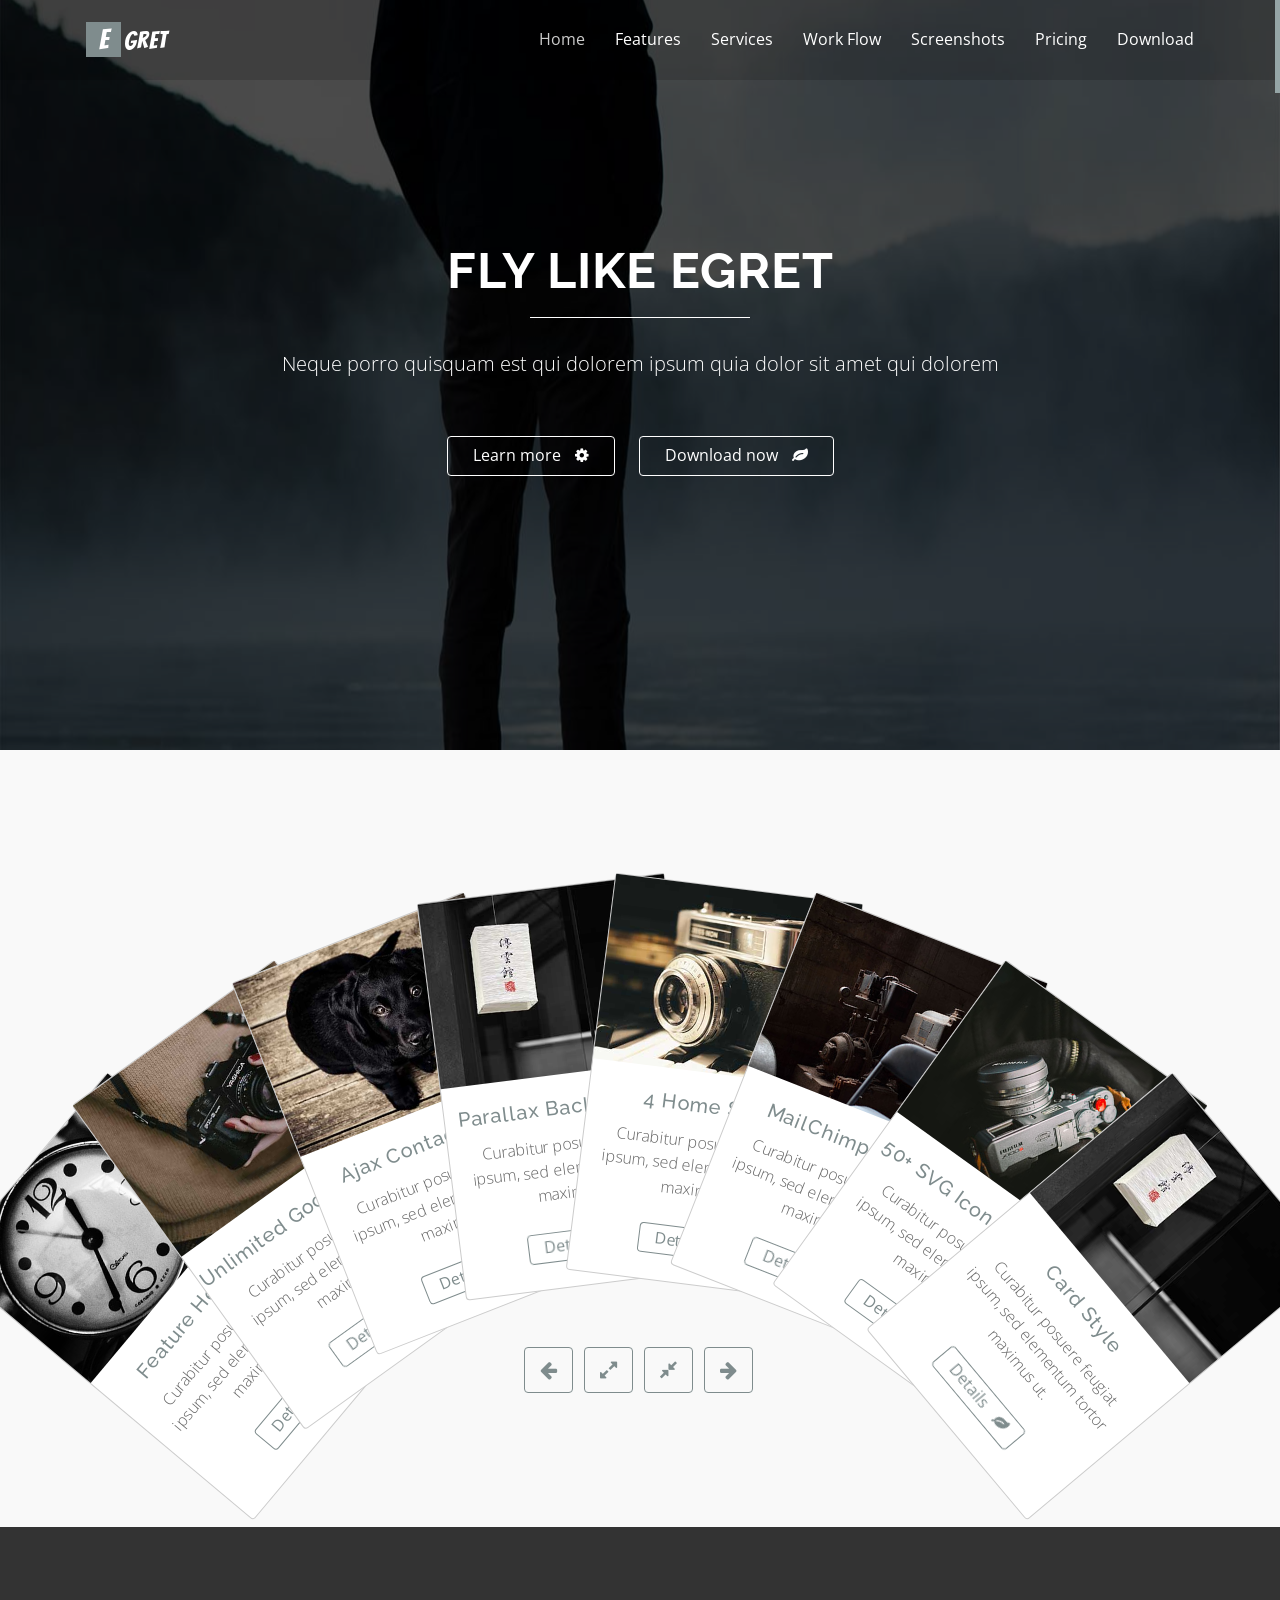
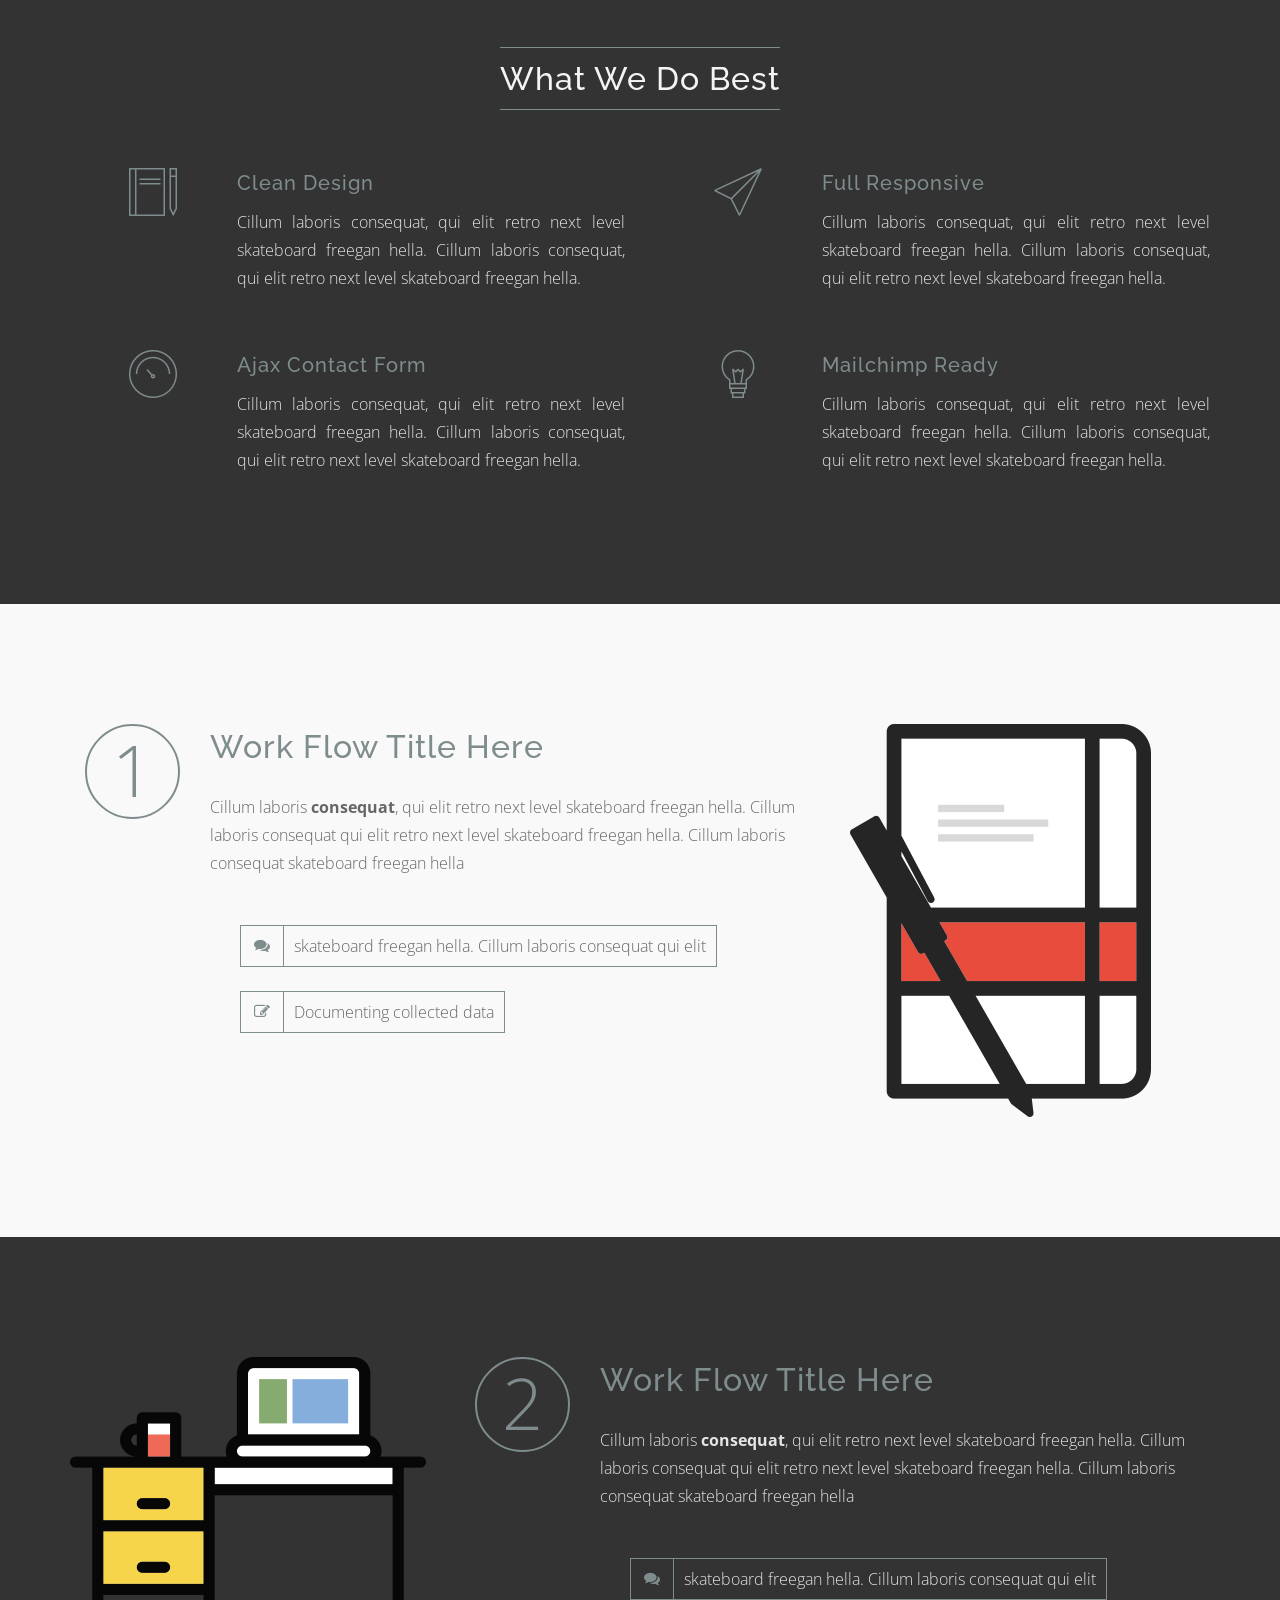
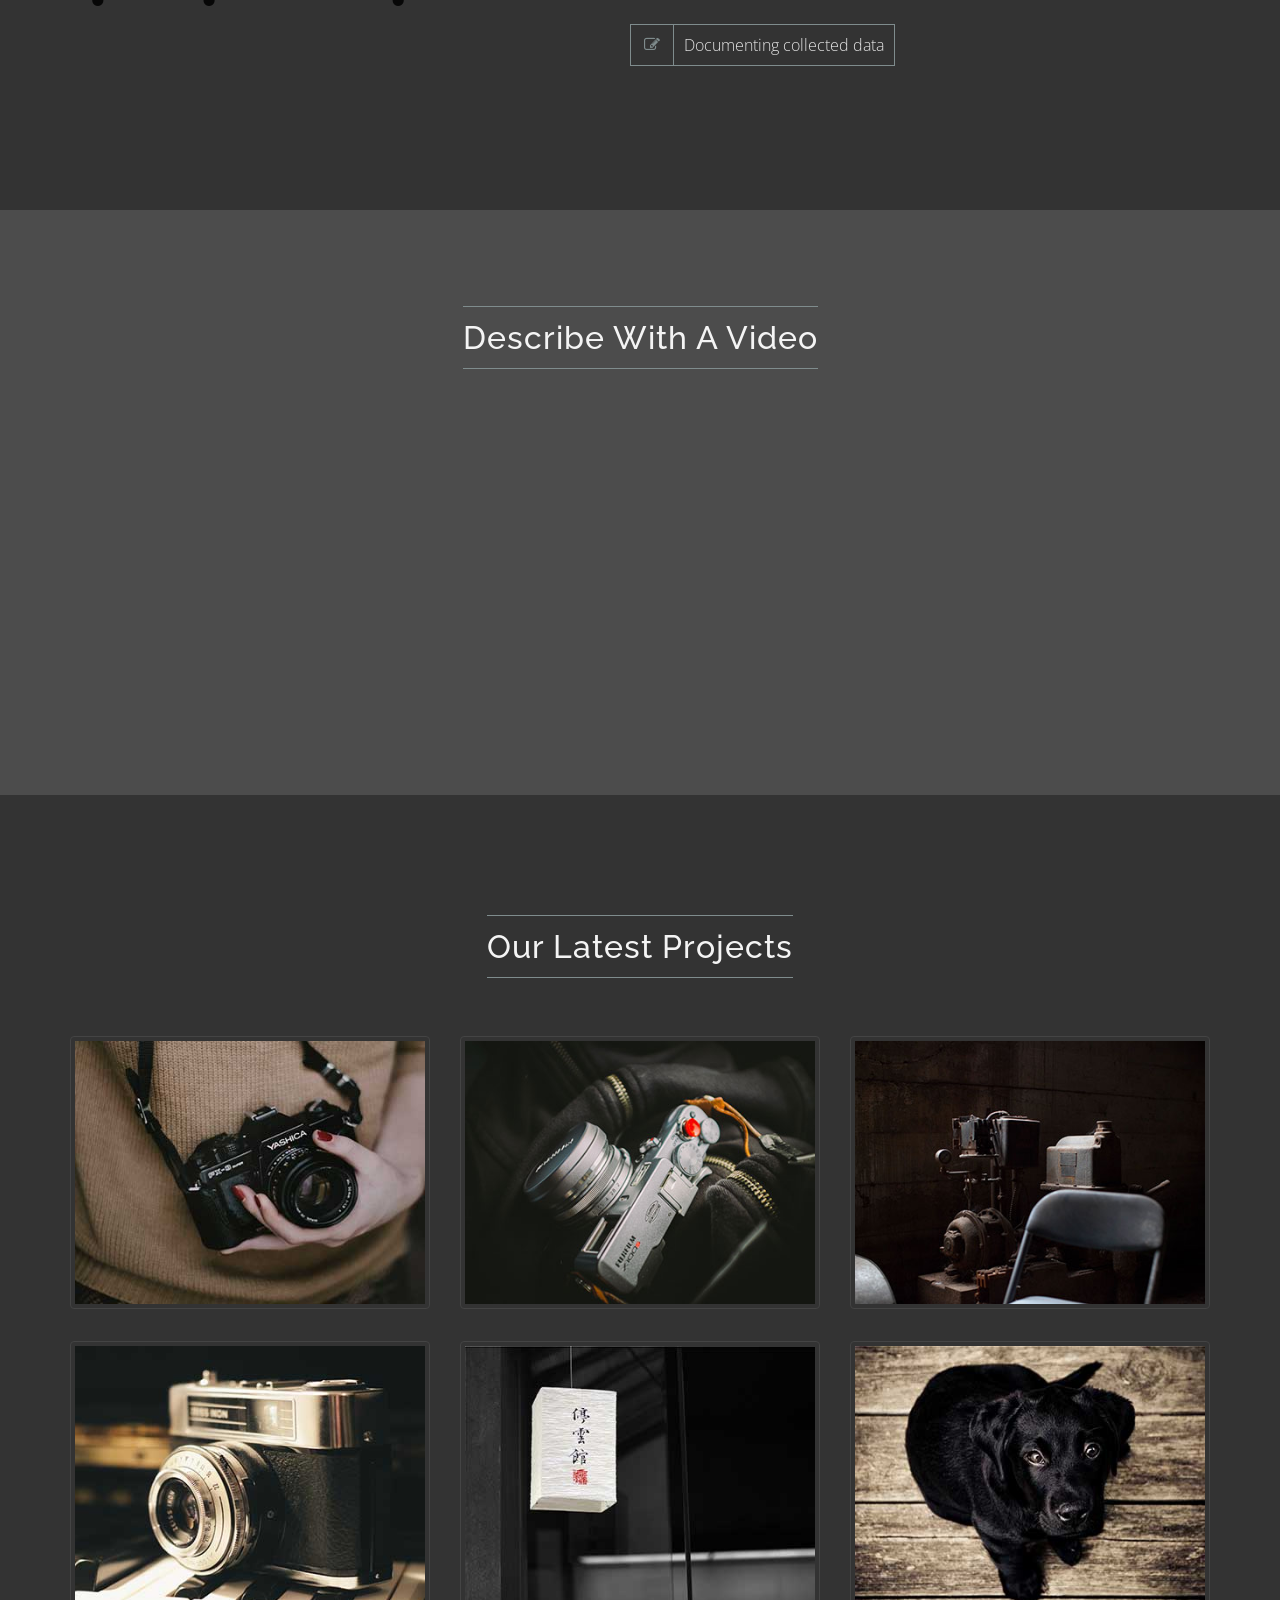
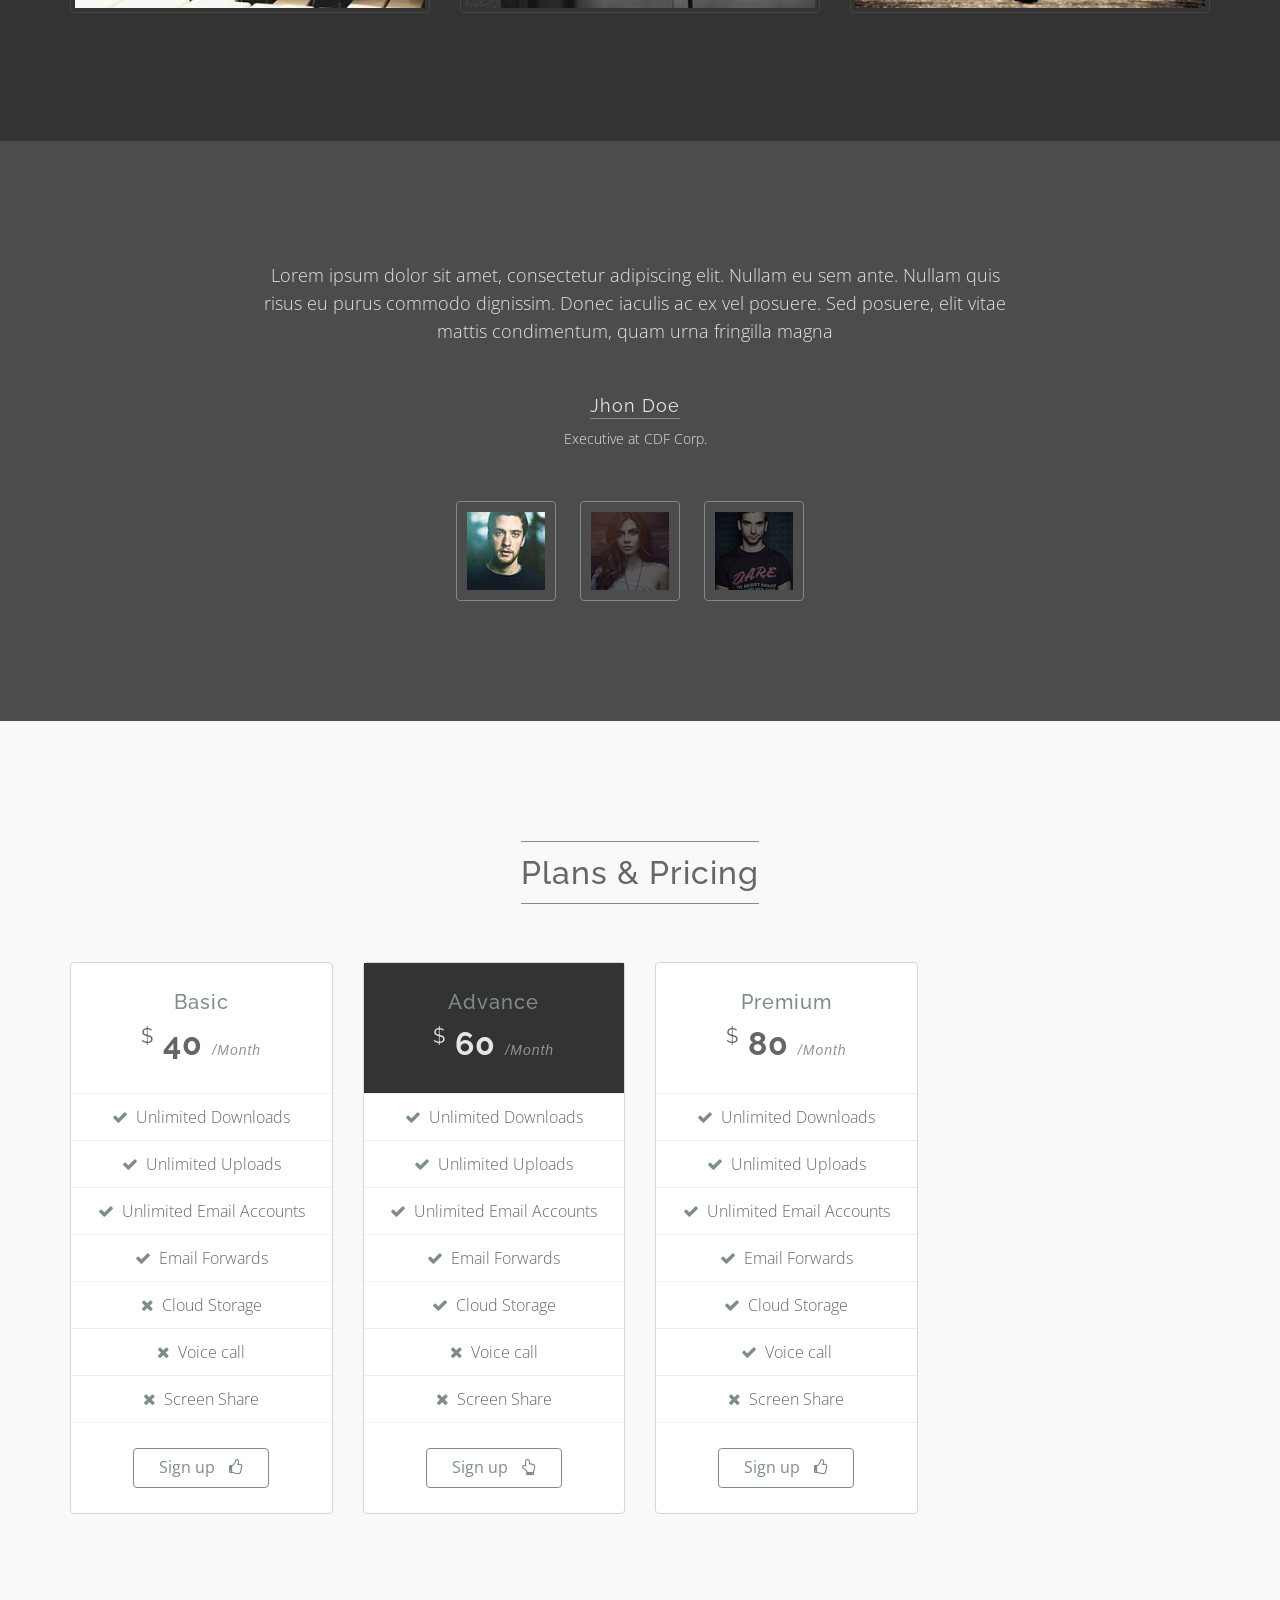
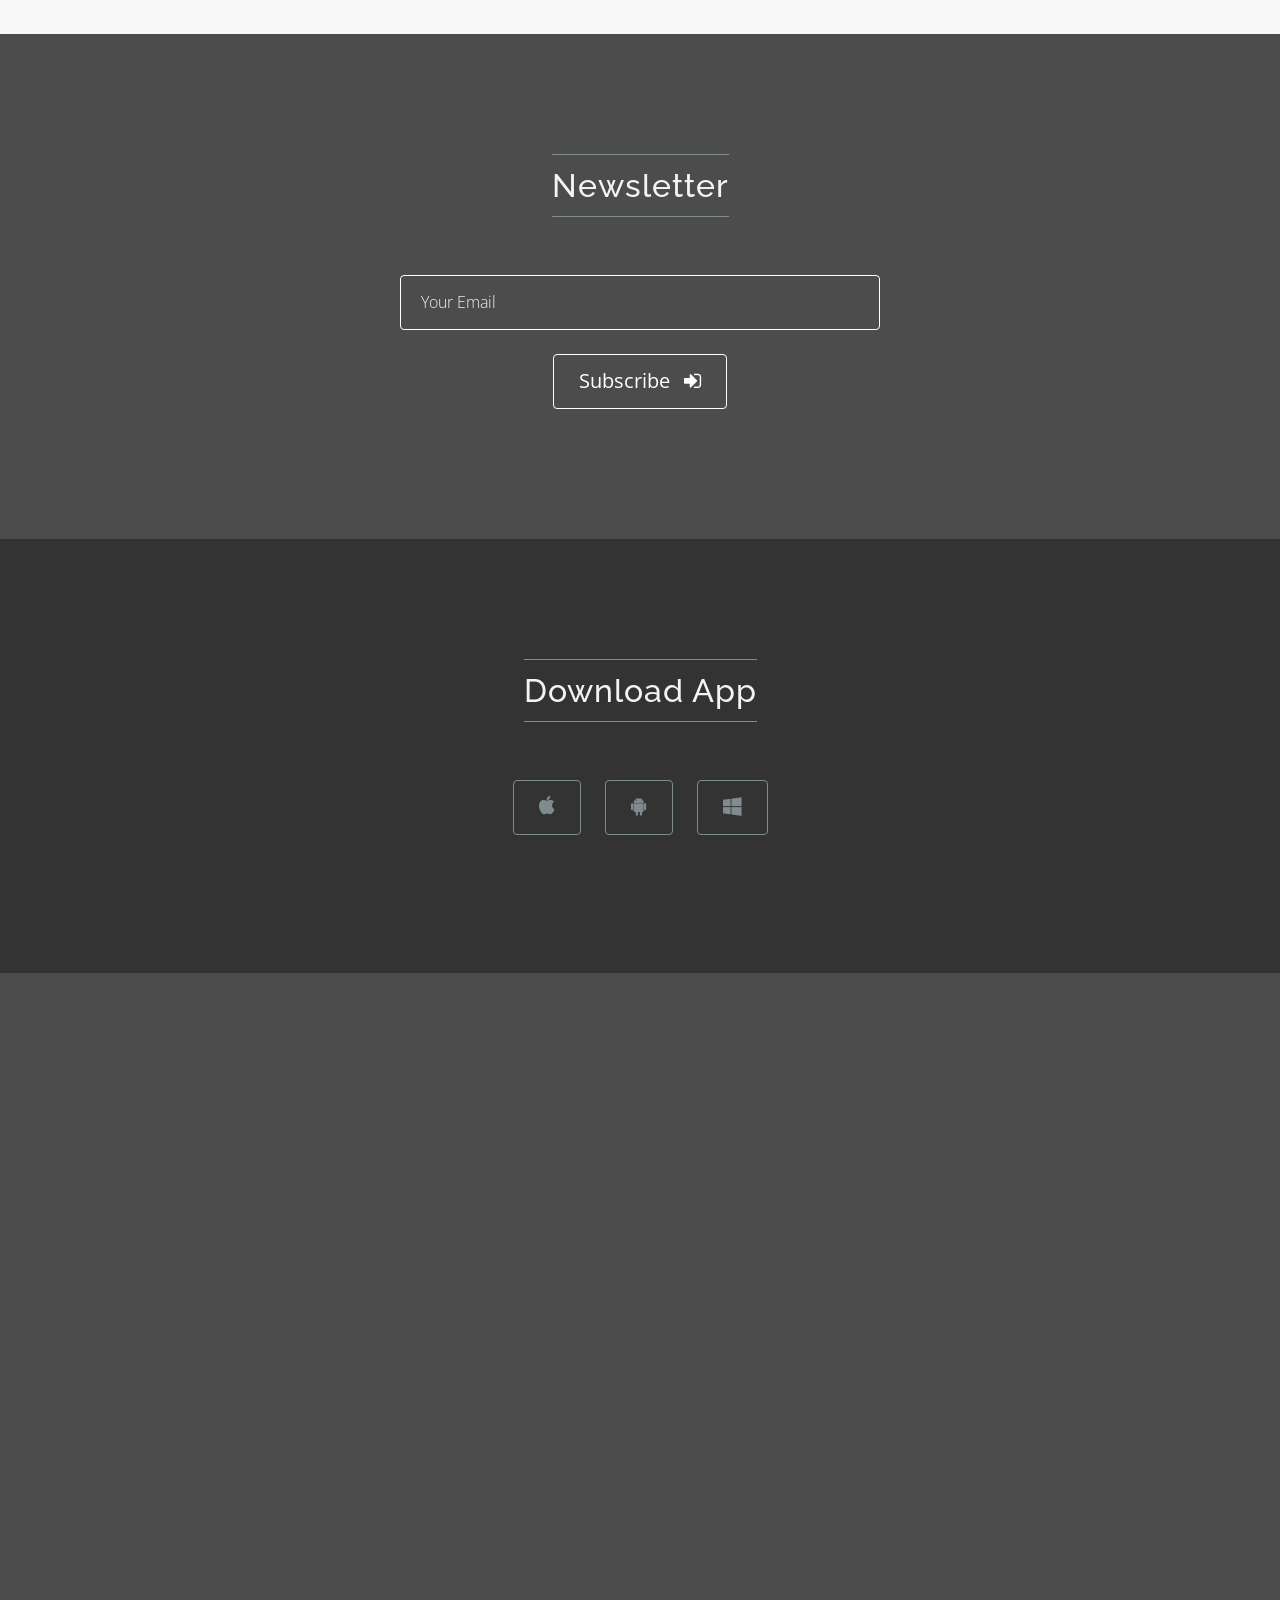
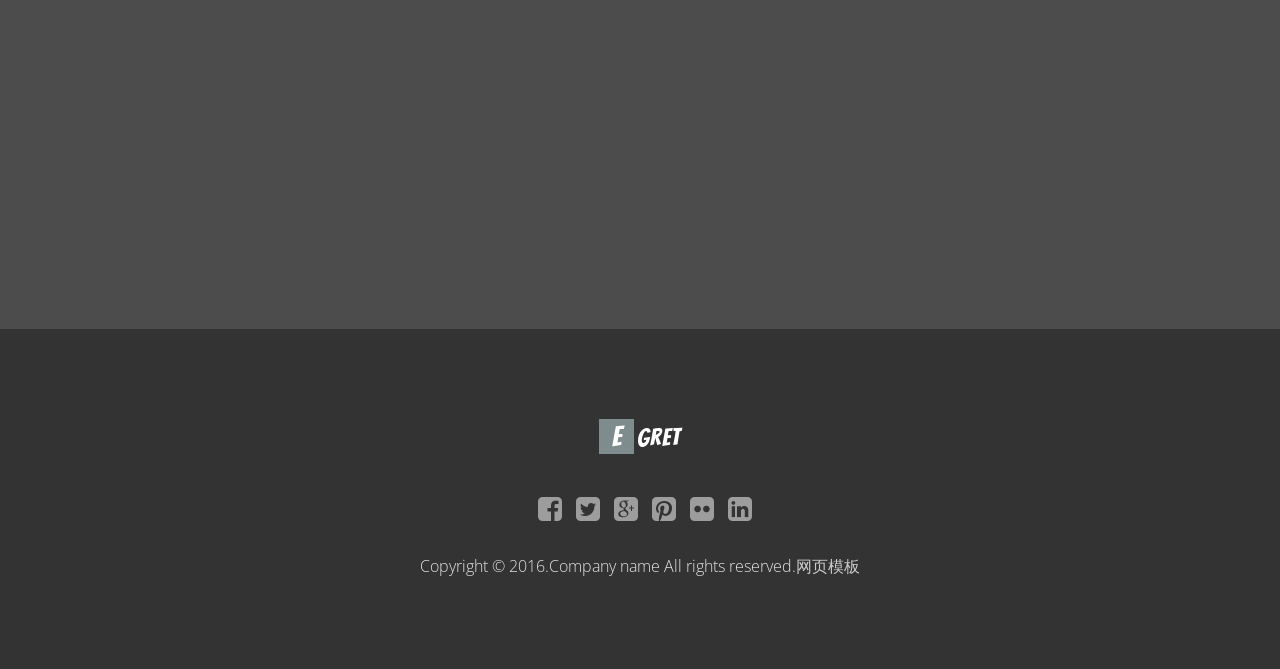
==== commit 07b178e4: "增加关闭" ====
--- a/webServer/web/index.html
+++ b/webServer/web/index.html
@@ -2,7 +2,7 @@
 <html lang="en-US">
 <head>
 <title>Home</title>
-<link rel="shortcut icon" href="/hust.ico" type="image/x-icon" />
+<link rel="shortcut icon" href="hust.ico" type="image/x-icon" />
 <meta charset="utf-8">
 <meta name="viewport" content="width=device-width, initial-scale=1.0">
 <link rel="stylesheet" href="css/bootstrap.css" />
